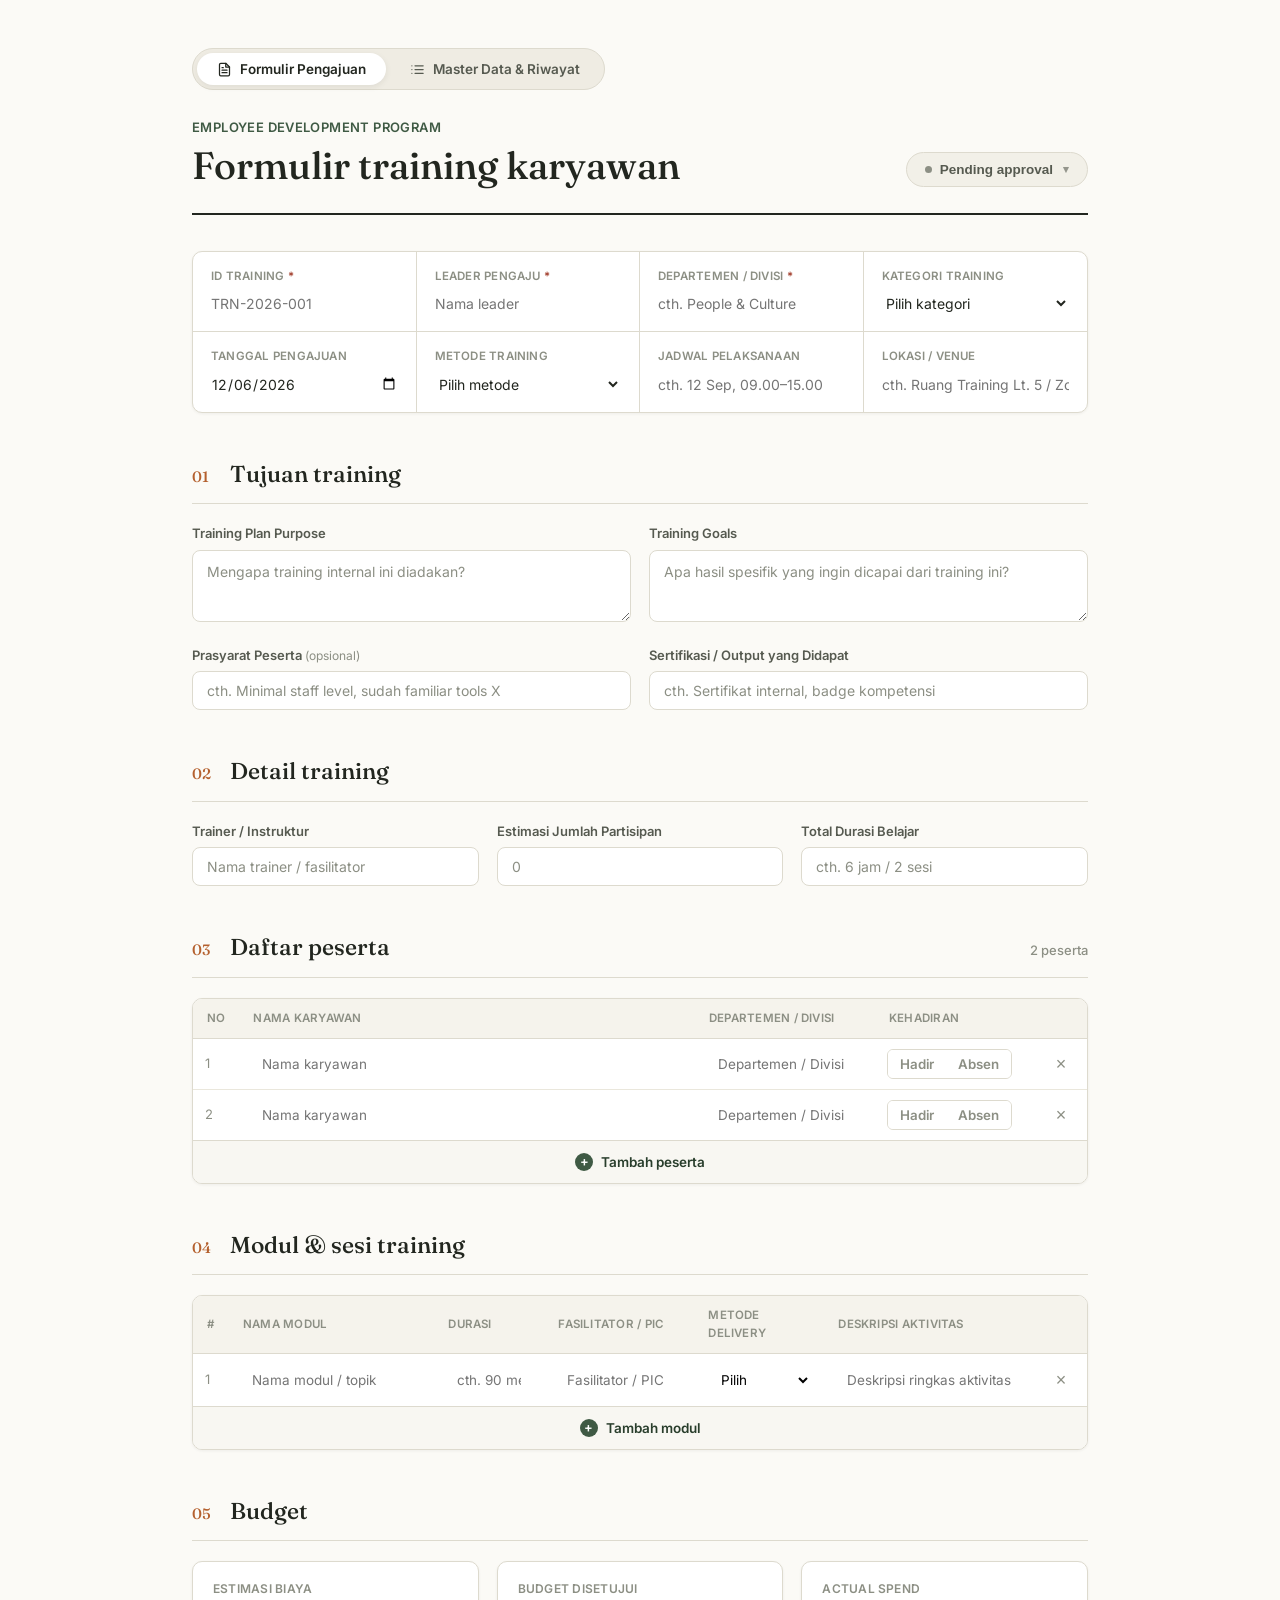
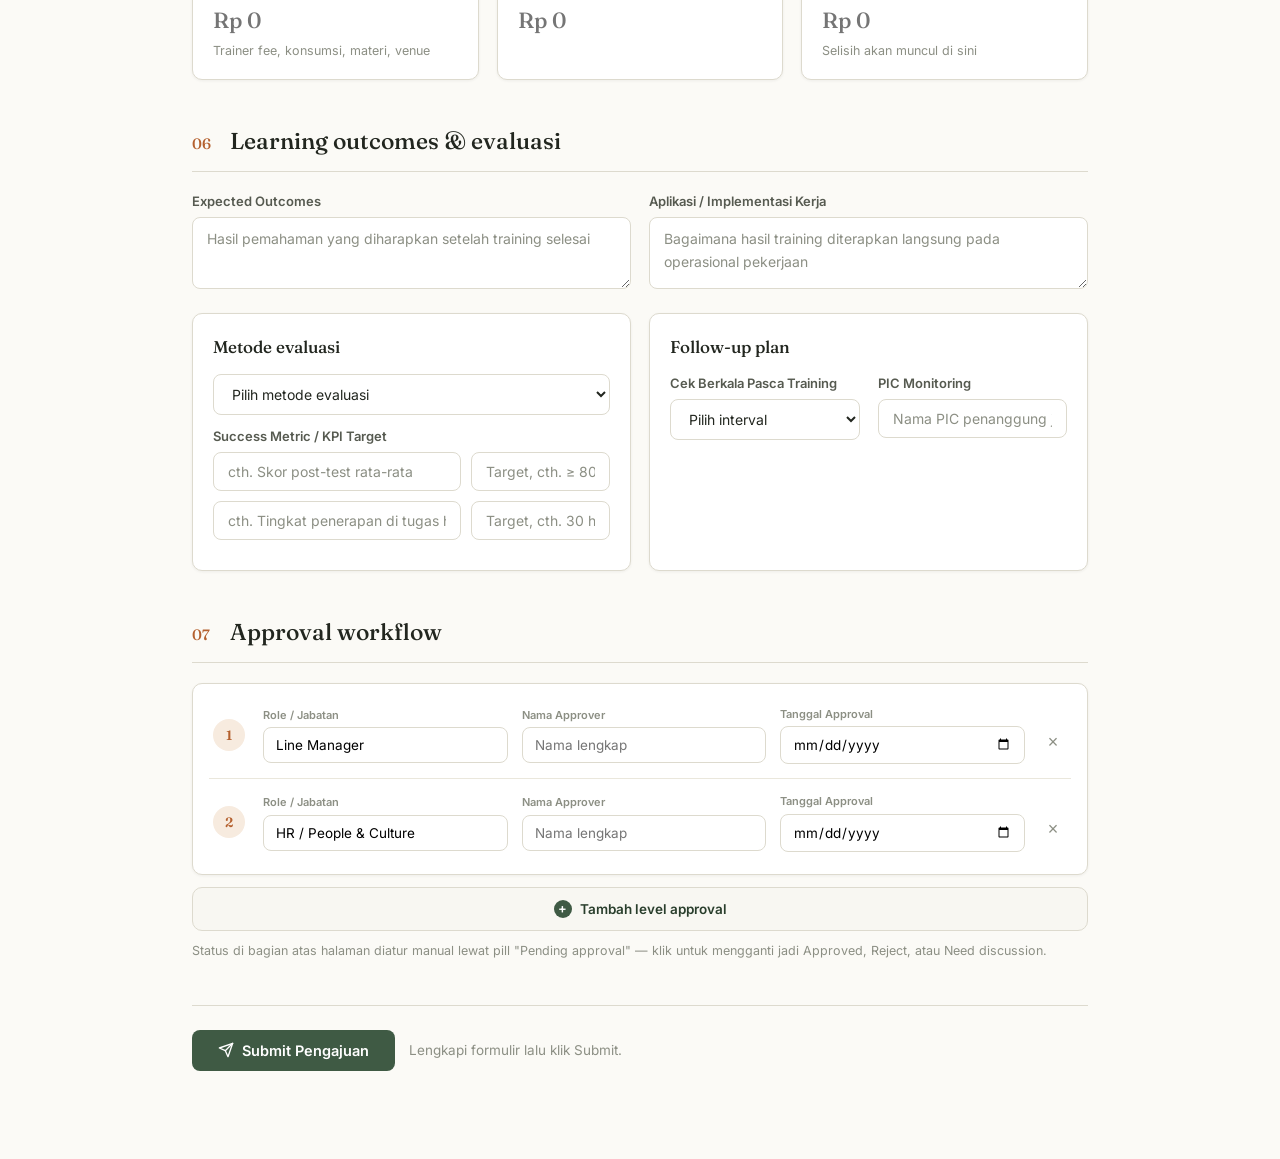
==== index.html @ 61f38903 "first commit" ====
<!DOCTYPE html>
<html lang="id">
<head>
  <meta charset="UTF-8">
  <meta name="viewport" content="width=device-width, initial-scale=1.0">
  <title>Formulir Training Karyawan - Internal Plan</title>
  <link rel="preconnect" href="https://fonts.googleapis.com">
  <link rel="preconnect" href="https://fonts.gstatic.com" crossorigin>
  <link href="https://fonts.googleapis.com/css2?family=Fraunces:opsz,wght@9..144,400;9..144,500;9..144,600&family=Inter:wght@400;500;600&display=swap" rel="stylesheet">
  <link rel="stylesheet" href="css/style.css">
  <script src="js/app.js" defer></script>
</head>
<body>

<div class="page">

  <!-- Top Application Navigation -->
  <header class="app-nav">
    <div class="view-tabs">
      <button type="button" id="tabForm" class="active" onclick="switchView('form')">
        <svg width="15" height="15" viewBox="0 0 24 24" fill="none" stroke="currentColor" stroke-width="2" stroke-linecap="round" stroke-linejoin="round"><path d="M14 2H6a2 2 0 0 0-2 2v16a2 2 0 0 0 2 2h12a2 2 0 0 0 2-2V8z"></path><polyline points="14 2 14 8 20 8"></polyline><line x1="16" y1="13" x2="8" y2="13"></line><line x1="16" y1="17" x2="8" y2="17"></line><polyline points="10 9 9 9 8 9"></polyline></svg>
        Formulir Pengajuan
      </button>
      <button type="button" id="tabMaster" onclick="requestAdminAccess()">
        <svg width="15" height="15" viewBox="0 0 24 24" fill="none" stroke="currentColor" stroke-width="2" stroke-linecap="round" stroke-linejoin="round"><line x1="8" y1="6" x2="21" y2="6"></line><line x1="8" y1="12" x2="21" y2="12"></line><line x1="8" y1="18" x2="21" y2="18"></line><line x1="3" y1="6" x2="3.01" y2="6"></line><line x1="3" y1="12" x2="3.01" y2="12"></line><line x1="3" y1="18" x2="3.01" y2="18"></line></svg>
        Master Data &amp; Riwayat
      </button>
    </div>
  </header>

  <!-- ================= FORM VIEW ================= -->
  <main id="formView">

    <div class="doc-header">
      <div>
        <p class="kicker">Employee Development Program</p>
        <h1 class="voice">Formulir training karyawan</h1>
      </div>
      <div class="status-wrap">
        <button type="button" class="status-pill draft" id="statusPill" onclick="toggleStatusMenu(event)">
          <span class="dot"></span><span id="statusText">Pending approval</span><span class="chev">&#9662;</span>
        </button>
        <div class="status-menu" id="statusMenu">
          <button type="button" onclick="setStatus('draft','Pending approval')"><span class="swatch draft"></span>Pending approval</button>
          <button type="button" onclick="setStatus('approved','Approved')"><span class="swatch approved"></span>Approved</button>
          <button type="button" onclick="setStatus('rejected','Reject')"><span class="swatch rejected"></span>Reject</button>
          <button type="button" onclick="setStatus('discussion','Need discussion')"><span class="swatch discussion"></span>Need discussion</button>
        </div>
      </div>
    </div>

    <!-- Meta Information Grid -->
    <div class="meta-grid">
      <div class="meta-cell">
        <label>ID Training <span style="color:var(--danger)">*</span></label>
        <input type="text" placeholder="TRN-2026-001" id="trainingId" data-field="ID training" required>
      </div>
      <div class="meta-cell">
        <label>Leader Pengaju <span style="color:var(--danger)">*</span></label>
        <input type="text" placeholder="Nama leader" id="leaderName" data-field="Leader pengaju" required>
      </div>
      <div class="meta-cell">
        <label>Departemen / Divisi <span style="color:var(--danger)">*</span></label>
        <input type="text" placeholder="cth. People &amp; Culture" id="deptName" data-field="Departemen / divisi" required>
      </div>
      <div class="meta-cell">
        <label>Kategori Training</label>
        <select id="category" data-field="Kategori training">
          <option value="">Pilih kategori</option>
          <option>Soft skill</option>
          <option>Hard skill</option>
          <option>Leadership</option>
          <option>Compliance &amp; Security</option>
        </select>
      </div>
      <div class="meta-cell">
        <label>Tanggal Pengajuan</label>
        <input type="date" id="tglPengajuan" data-field="Tanggal pengajuan">
      </div>
      <div class="meta-cell">
        <label>Metode Training</label>
        <select id="metode" data-field="Metode training">
          <option value="">Pilih metode</option>
          <option>Onsite</option>
          <option>Online</option>
          <option>Hybrid</option>
          <option>On-the-job</option>
        </select>
      </div>
      <div class="meta-cell">
        <label>Jadwal Pelaksanaan</label>
        <input type="text" placeholder="cth. 12 Sep, 09.00–15.00" id="jadwal" data-field="Tanggal &amp; jam pelaksanaan">
      </div>
      <div class="meta-cell">
        <label>Lokasi / Venue</label>
        <input type="text" placeholder="cth. Ruang Training Lt. 5 / Zoom" id="lokasi" data-field="Lokasi / venue">
      </div>
    </div>

    <!-- 01. TUJUAN TRAINING -->
    <section class="section">
      <div class="section-head">
        <span class="section-num voice">01</span>
        <h2 class="voice">Tujuan training</h2>
      </div>
      <div class="field-row cols-2">
        <div class="field">
          <label>Training Plan Purpose</label>
          <textarea placeholder="Mengapa training internal ini diadakan?" id="purpose" data-field="Training plan purpose"></textarea>
        </div>
        <div class="field">
          <label>Training Goals</label>
          <textarea placeholder="Apa hasil spesifik yang ingin dicapai dari training ini?" id="goals" data-field="Training goals"></textarea>
        </div>
      </div>
      <div class="field-row cols-2">
        <div class="field">
          <label>Prasyarat Peserta <span class="hint">(opsional)</span></label>
          <input type="text" placeholder="cth. Minimal staff level, sudah familiar tools X" id="prereq" data-field="Prasyarat peserta">
        </div>
        <div class="field">
          <label>Sertifikasi / Output yang Didapat</label>
          <input type="text" placeholder="cth. Sertifikat internal, badge kompetensi" id="certOutput" data-field="Sertifikasi / output">
        </div>
      </div>
    </section>

    <!-- 02. DETAIL TRAINING -->
    <section class="section">
      <div class="section-head">
        <span class="section-num voice">02</span>
        <h2 class="voice">Detail training</h2>
      </div>
      <div class="field-row cols-3">
        <div class="field">
          <label>Trainer / Instruktur</label>
          <input type="text" placeholder="Nama trainer / fasilitator" id="trainer" data-field="Trainer">
        </div>
        <div class="field">
          <label>Estimasi Jumlah Partisipan</label>
          <input type="number" min="0" placeholder="0" id="plannedParticipants" data-field="Jumlah partisipan (rencana)">
        </div>
        <div class="field">
          <label>Total Durasi Belajar</label>
          <input type="text" placeholder="cth. 6 jam / 2 sesi" id="totalDuration" data-field="Total durasi belajar">
        </div>
      </div>
    </section>

    <!-- 03. DAFTAR PESERTA -->
    <section class="section">
      <div class="section-head">
        <span class="section-num voice">03</span>
        <h2 class="voice">Daftar peserta</h2>
        <span class="section-sub" id="participantCount">0 peserta</span>
      </div>
      <div class="tbl-wrap">
        <table class="dyn">
          <thead>
            <tr>
              <th style="width:40px">No</th>
              <th>Nama Karyawan</th>
              <th style="width:180px">Departemen / Divisi</th>
              <th style="width:160px">Kehadiran</th>
              <th style="width:40px"></th>
            </tr>
          </thead>
          <tbody id="participantBody"></tbody>
        </table>
        <button type="button" class="add-row-btn" onclick="addParticipant()">
          <span class="plus">+</span> Tambah peserta
        </button>
      </div>
    </section>

    <!-- 04. MODUL & SESI TRAINING -->
    <section class="section">
      <div class="section-head">
        <span class="section-num voice">04</span>
        <h2 class="voice">Modul &amp; sesi training</h2>
      </div>
      <div class="tbl-wrap">
        <table class="dyn">
          <thead>
            <tr>
              <th style="width:36px">#</th>
              <th>Nama Modul</th>
              <th style="width:110px">Durasi</th>
              <th style="width:150px">Fasilitator / PIC</th>
              <th style="width:130px">Metode Delivery</th>
              <th>Deskripsi Aktivitas</th>
              <th style="width:40px"></th>
            </tr>
          </thead>
          <tbody id="moduleBody"></tbody>
        </table>
        <button type="button" class="add-row-btn" onclick="addModule()">
          <span class="plus">+</span> Tambah modul
        </button>
      </div>
    </section>

    <!-- 05. BUDGET -->
    <section class="section">
      <div class="section-head">
        <span class="section-num voice">05</span>
        <h2 class="voice">Budget</h2>
      </div>
      <div class="budget-grid">
        <div class="budget-card">
          <label>Estimasi Biaya</label>
          <input type="text" inputmode="numeric" placeholder="Rp 0" id="estBudget" data-field="Estimasi biaya" oninput="formatRupiah(this)">
          <p class="budget-variance">Trainer fee, konsumsi, materi, venue</p>
        </div>
        <div class="budget-card">
          <label>Budget Disetujui</label>
          <input type="text" inputmode="numeric" placeholder="Rp 0" id="apprBudget" data-field="Budget disetujui" oninput="formatRupiah(this)">
        </div>
        <div class="budget-card">
          <label>Actual Spend</label>
          <input type="text" inputmode="numeric" placeholder="Rp 0" id="actBudget" data-field="Actual spend" oninput="formatRupiah(this)">
          <p class="budget-variance" id="varianceText">Selisih akan muncul di sini</p>
        </div>
      </div>
    </section>

    <!-- 06. LEARNING OUTCOMES & EVALUASI -->
    <section class="section">
      <div class="section-head">
        <span class="section-num voice">06</span>
        <h2 class="voice">Learning outcomes &amp; evaluasi</h2>
      </div>
      <div class="field-row cols-2">
        <div class="field">
          <label>Expected Outcomes</label>
          <textarea placeholder="Hasil pemahaman yang diharapkan setelah training selesai" id="expectedOutcomes" data-field="Expected outcomes"></textarea>
        </div>
        <div class="field">
          <label>Aplikasi / Implementasi Kerja</label>
          <textarea placeholder="Bagaimana hasil training diterapkan langsung pada operasional pekerjaan" id="applicationImpl" data-field="Aplikasi / implementasi"></textarea>
        </div>
      </div>
      <div class="eval-grid">
        <div class="eval-card">
          <h3 class="voice">Metode evaluasi</h3>
          <div class="field" style="margin-bottom:12px;">
            <select id="evalMethod" data-field="Metode evaluasi">
              <option value="">Pilih metode evaluasi</option>
              <option>Post-test</option>
              <option>Feedback form</option>
              <option>Observasi langsung</option>
              <option>Kombinasi</option>
            </select>
          </div>
          <div class="field">
            <label>Success Metric / KPI Target</label>
            <div class="kpi-row">
              <input type="text" placeholder="cth. Skor post-test rata-rata" id="kpi1Name" data-field="KPI 1">
              <input type="text" placeholder="Target, cth. ≥ 80" id="kpi1Target" data-field="Target KPI 1">
            </div>
            <div class="kpi-row">
              <input type="text" placeholder="cth. Tingkat penerapan di tugas harian" id="kpi2Name" data-field="KPI 2">
              <input type="text" placeholder="Target, cth. 30 hari" id="kpi2Target" data-field="Target KPI 2">
            </div>
          </div>
        </div>
        <div class="eval-card">
          <h3 class="voice">Follow-up plan</h3>
          <div class="field-row cols-2" style="margin-bottom:0;">
            <div class="field">
              <label>Cek Berkala Pasca Training</label>
              <select id="followupInterval" data-field="Interval follow-up">
                <option value="">Pilih interval</option>
                <option>30 hari</option>
                <option>60 hari</option>
                <option>90 hari</option>
              </select>
            </div>
            <div class="field">
              <label>PIC Monitoring</label>
              <input type="text" placeholder="Nama PIC penanggung jawab" id="followupPIC" data-field="PIC monitoring">
            </div>
          </div>
        </div>
      </div>
    </section>

    <!-- 07. APPROVAL WORKFLOW -->
    <section class="section">
      <div class="section-head">
        <span class="section-num voice">07</span>
        <h2 class="voice">Approval workflow</h2>
      </div>
      <div class="tbl-wrap" style="padding:8px 16px;">
        <div class="approval-steps" id="approvalSteps"></div>
      </div>
      <button type="button" class="add-row-btn" style="border:1px solid var(--line);border-radius:var(--radius);margin-top:12px;" onclick="addApproval()">
        <span class="plus">+</span> Tambah level approval
      </button>
      <p class="helper-note">Status di bagian atas halaman diatur manual lewat pill "Pending approval" &mdash; klik untuk mengganti jadi Approved, Reject, atau Need discussion.</p>
    </section>

    <!-- Submit Bar -->
    <div class="submit-bar">
      <button type="button" class="btn-primary" id="submitBtn" onclick="submitPlan()">
        <svg width="16" height="16" viewBox="0 0 24 24" fill="none" stroke="currentColor" stroke-width="2" stroke-linecap="round" stroke-linejoin="round"><line x1="22" y1="2" x2="11" y2="13"></line><polygon points="22 2 15 22 11 13 2 9 22 2"></polygon></svg>
        Submit Pengajuan
      </button>
      <a class="btn-secondary" id="emailLink" href="#" style="display:none;" target="_blank">
        <svg width="15" height="15" viewBox="0 0 24 24" fill="none" stroke="currentColor" stroke-width="2" stroke-linecap="round" stroke-linejoin="round"><path d="M4 4h16c1.1 0 2 .9 2 2v12c0 1.1-.9 2-2 2H4c-1.1 0-2-.9-2-2V6c0-1.1.9-2 2-2z"></path><polyline points="22,6 12,13 2,6"></polyline></svg>
        Buka Draft Email ke TnD
      </a>
      <span class="submit-status" id="submitStatus">Lengkapi formulir lalu klik Submit.</span>
    </div>

  </main>

  <!-- ================= MASTER DATA VIEW ================= -->
  <main id="masterView" style="display:none;">
    <div class="master-toolbar">
      <div>
        <h2 class="voice">Master Data Submission</h2>
        <span class="helper-note" style="margin:0;">Riwayat pengajuan training internal yang tersimpan.</span>
      </div>
      <div style="display:flex;gap:10px;">
        <button type="button" class="btn-secondary" onclick="exportToCsv()">
          <svg width="14" height="14" viewBox="0 0 24 24" fill="none" stroke="currentColor" stroke-width="2" stroke-linecap="round" stroke-linejoin="round"><path d="M21 15v4a2 2 0 0 1-2 2H5a2 2 0 0 1-2-2v-4"></path><polyline points="7 10 12 15 17 10"></polyline><line x1="12" y1="15" x2="12" y2="3"></line></svg>
          Export CSV
        </button>
        <button type="button" class="btn-secondary" onclick="loadMasterData()">
          <svg width="14" height="14" viewBox="0 0 24 24" fill="none" stroke="currentColor" stroke-width="2" stroke-linecap="round" stroke-linejoin="round"><polyline points="23 4 23 10 17 10"></polyline><polyline points="1 20 1 14 7 14"></polyline><path d="M3.51 9a9 9 0 0 1 14.85-3.36L23 10M1 14l4.64 4.36A9 9 0 0 0 20.49 15"></path></svg>
          Refresh
        </button>
      </div>
    </div>

    <div class="master-tbl-wrap">
      <table class="master">
        <thead>
          <tr>
            <th>ID Training</th>
            <th>Leader Pengaju</th>
            <th>Departemen</th>
            <th>Kategori</th>
            <th>Status</th>
            <th>Peserta</th>
            <th>Waktu Submit</th>
          </tr>
        </thead>
        <tbody id="masterBody"></tbody>
      </table>
    </div>

    <div id="masterEmpty" class="helper-note" style="display:none;padding:24px;text-align:center;background:var(--panel);border-radius:var(--radius);border:1px dashed var(--line);">
      Belum ada submission masuk. Data akan tercatat otomatis di sini setelah formulir disubmit.
    </div>

    <div id="detailPanel"></div>
  </main>

</div>

<!-- ================= MODALS & POPUPS ================= -->

<!-- 1. Modal Konfirmasi Submit -->
<div class="modal-overlay" id="modalConfirmSubmit">
  <div class="modal-card">
    <div class="modal-header">
      <h3 class="voice">Konfirmasi Pengajuan</h3>
      <button type="button" class="modal-close" onclick="closeModal('modalConfirmSubmit')">&times;</button>
    </div>
    <div class="modal-body">
      <p>Apakah rincian formulir training di bawah ini sudah benar dan siap diajukan?</p>
      <div class="summary-box" id="confirmSummaryBox"></div>
    </div>
    <div class="modal-footer">
      <button type="button" class="btn-secondary" onclick="closeModal('modalConfirmSubmit')">Periksa Kembali</button>
      <button type="button" class="btn-primary" onclick="confirmAndExecuteSubmit()">Ya, Kirim Sekarang</button>
    </div>
  </div>
</div>

<!-- 2. Modal Sukses Submit -->
<div class="modal-overlay" id="modalSuccessSubmit">
  <div class="modal-card">
    <div class="modal-header">
      <h3 class="voice">Pengajuan Berhasil Dikirim!</h3>
      <button type="button" class="modal-close" onclick="closeModal('modalSuccessSubmit')">&times;</button>
    </div>
    <div class="modal-body">
      <div class="modal-icon-badge success">&#10003;</div>
      <p>Data training telah tersimpan dan siap diproses oleh tim terkait.</p>
      <div class="summary-box" id="successSummaryBox"></div>
    </div>
    <div class="modal-footer">
      <button type="button" class="btn-secondary" onclick="closeModal('modalSuccessSubmit'); switchView('master');">Lihat di Master Data</button>
      <a class="btn-primary" id="modalSuccessEmailLink" href="#" target="_blank" onclick="closeModal('modalSuccessSubmit')">
        Kirim Notifikasi Email
      </a>
    </div>
  </div>
</div>

<!-- 3. Modal Admin PIN -->
<div class="modal-overlay" id="modalAdminPin">
  <div class="modal-card" style="max-width:400px;">
    <div class="modal-header">
      <h3 class="voice">Akses Master Data</h3>
      <button type="button" class="modal-close" onclick="closeModal('modalAdminPin')">&times;</button>
    </div>
    <div class="modal-body">
      <div class="modal-icon-badge info">
        <svg width="24" height="24" viewBox="0 0 24 24" fill="none" stroke="currentColor" stroke-width="2" stroke-linecap="round" stroke-linejoin="round"><rect x="3" y="11" width="18" height="11" rx="2" ry="2"></rect><path d="M7 11V7a5 5 0 0 1 10 0v4"></path></svg>
      </div>
      <p>Masukkan PIN admin untuk melihat riwayat dan master data submission:</p>
      <form onsubmit="event.preventDefault(); checkAdminPin();" style="margin-top:14px;">
        <input type="password" id="adminPinInput" class="field" placeholder="PIN Admin (default: ubahpin123)" style="padding:10px 12px;border:1px solid var(--line);border-radius:8px;width:100%;font-size:14px;" autocomplete="current-password">
      </form>
    </div>
    <div class="modal-footer">
      <button type="button" class="btn-secondary" onclick="closeModal('modalAdminPin')">Batal</button>
      <button type="button" class="btn-primary" onclick="checkAdminPin()">Buka Data</button>
    </div>
  </div>
</div>

<!-- Container Toast -->
<div class="toast-container" id="toastContainer"></div>

</body>
</html>
---- css/style.css ----
:root {
  --ink: #22261F;
  --ink-soft: #565A50;
  --ink-faint: #8C8F84;
  --paper: #FBFAF6;
  --panel: #FFFFFF;
  --line: #DDDACE;
  --line-soft: #EAE7DC;
  --moss: #3F5A44;
  --moss-dark: #293E2C;
  --moss-tint: #EAF0E7;
  --clay: #B4602E;
  --clay-tint: #F7EBDF;
  --danger: #A3402F;
  --danger-tint: #F7E7E2;
  --radius-sm: 6px;
  --radius: 10px;
  --radius-lg: 16px;
  --shadow-sm: 0 1px 3px rgba(34, 38, 31, 0.06);
  --shadow: 0 8px 24px rgba(34, 38, 31, 0.08);
  --shadow-lg: 0 16px 36px rgba(34, 38, 31, 0.14);
}

* {
  box-sizing: border-box;
}

html, body {
  margin: 0;
  padding: 0;
}

body {
  background: var(--paper);
  color: var(--ink);
  font-family: 'Inter', system-ui, -apple-system, sans-serif;
  line-height: 1.5;
  -webkit-font-smoothing: antialiased;
}

.voice {
  font-family: 'Fraunces', Georgia, serif;
}

.page {
  max-width: 960px;
  margin: 0 auto;
  padding: 48px 32px 88px;
}

/* Top App Bar & Navigation */
.app-nav {
  display: flex;
  align-items: center;
  justify-content: space-between;
  margin-bottom: 28px;
  gap: 16px;
  flex-wrap: wrap;
}

.view-tabs {
  display: inline-flex;
  gap: 4px;
  background: #EFECE3;
  border-radius: 100px;
  padding: 4px;
  border: 1px solid var(--line);
}

.view-tabs button {
  border: none;
  background: none;
  padding: 8px 20px;
  border-radius: 100px;
  font-family: 'Inter', sans-serif;
  font-size: 13.5px;
  font-weight: 600;
  color: var(--ink-soft);
  cursor: pointer;
  transition: all 0.2s ease;
  display: flex;
  align-items: center;
  gap: 8px;
}

.view-tabs button:hover {
  color: var(--ink);
}

.view-tabs button.active {
  background: var(--panel);
  color: var(--ink);
  box-shadow: 0 2px 6px rgba(34, 38, 31, 0.08);
}

.nav-actions {
  display: flex;
  align-items: center;
  gap: 10px;
}

.btn-icon-link {
  background: var(--panel);
  border: 1px solid var(--line);
  color: var(--ink-soft);
  padding: 8px 14px;
  border-radius: 100px;
  font-size: 13px;
  font-weight: 500;
  cursor: pointer;
  display: inline-flex;
  align-items: center;
  gap: 6px;
  text-decoration: none;
  transition: all 0.15s ease;
}

.btn-icon-link:hover {
  background: #F5F3EC;
  color: var(--ink);
  border-color: #CECBBF;
}

/* Header */
.doc-header {
  display: flex;
  justify-content: space-between;
  align-items: flex-end;
  gap: 24px;
  padding-bottom: 26px;
  border-bottom: 2px solid var(--ink);
  margin-bottom: 36px;
}

.doc-header .kicker {
  font-size: 13px;
  color: var(--moss);
  font-weight: 600;
  letter-spacing: 0.03em;
  text-transform: uppercase;
  margin: 0 0 6px;
}

.doc-header h1 {
  font-weight: 500;
  font-size: 38px;
  line-height: 1.15;
  margin: 0;
  color: var(--ink);
}

/* Status Pill & Dropdown */
.status-wrap {
  position: relative;
}

.status-pill {
  display: inline-flex;
  align-items: center;
  gap: 8px;
  background: var(--moss-tint);
  color: var(--moss-dark);
  border: 1px solid #CEDFC9;
  padding: 9px 18px;
  border-radius: 100px;
  font-size: 13.5px;
  font-weight: 600;
  white-space: nowrap;
  cursor: pointer;
  user-select: none;
  transition: all 0.15s ease;
}

.status-pill:hover {
  filter: brightness(0.96);
  transform: translateY(-1px);
}

.status-pill .dot {
  width: 7px;
  height: 7px;
  border-radius: 50%;
  background: var(--moss);
}

.status-pill.draft {
  background: #F2F0E8;
  color: var(--ink-soft);
  border-color: var(--line);
}
.status-pill.draft .dot {
  background: var(--ink-faint);
}

.status-pill.rejected {
  background: var(--danger-tint);
  color: var(--danger);
  border-color: #EAC3B8;
}
.status-pill.rejected .dot {
  background: var(--danger);
}

.status-pill.discussion {
  background: var(--clay-tint);
  color: var(--clay);
  border-color: #EBD2B4;
}
.status-pill.discussion .dot {
  background: var(--clay);
}

.status-pill .chev {
  font-size: 11px;
  margin-left: 2px;
  opacity: 0.6;
  transition: transform 0.2s ease;
}

.status-menu {
  position: absolute;
  top: calc(100% + 8px);
  right: 0;
  background: var(--panel);
  border: 1px solid var(--line);
  border-radius: 10px;
  box-shadow: var(--shadow);
  padding: 6px;
  min-width: 200px;
  z-index: 30;
  display: none;
  animation: fadeInDown 0.18s cubic-bezier(0.16, 1, 0.3, 1);
}

.status-menu.open {
  display: block;
}

.status-menu button {
  width: 100%;
  display: flex;
  align-items: center;
  gap: 10px;
  padding: 9px 12px;
  border: none;
  background: none;
  border-radius: 7px;
  font-family: 'Inter', sans-serif;
  font-size: 13.5px;
  font-weight: 500;
  color: var(--ink);
  cursor: pointer;
  text-align: left;
  transition: background 0.12s ease;
}

.status-menu button:hover {
  background: #F5F3EC;
}

.status-menu .swatch {
  width: 9px;
  height: 9px;
  border-radius: 50%;
  flex-shrink: 0;
}
.status-menu .swatch.approved { background: var(--moss); }
.status-menu .swatch.draft { background: var(--ink-faint); }
.status-menu .swatch.rejected { background: var(--danger); }
.status-menu .swatch.discussion { background: var(--clay); }

/* Meta Grid */
.meta-grid {
  display: grid;
  grid-template-columns: repeat(4, 1fr);
  gap: 0;
  border: 1px solid var(--line);
  border-radius: var(--radius);
  overflow: hidden;
  margin-bottom: 44px;
  background: var(--panel);
  box-shadow: var(--shadow-sm);
}

.meta-cell {
  padding: 16px 18px;
  border-right: 1px solid var(--line);
  border-bottom: 1px solid var(--line);
  position: relative;
  transition: background 0.15s ease;
}

.meta-cell:focus-within {
  background: #FBFBF9;
}

.meta-cell:nth-child(4n) {
  border-right: none;
}

.meta-grid .meta-cell:nth-last-child(-n+4) {
  border-bottom: none;
}

.meta-cell label {
  display: block;
  font-size: 11.5px;
  color: var(--ink-faint);
  margin-bottom: 6px;
  font-weight: 600;
  text-transform: uppercase;
  letter-spacing: 0.02em;
}

.meta-cell input, .meta-cell select {
  width: 100%;
  border: none;
  background: transparent;
  font-family: 'Inter', sans-serif;
  font-size: 14px;
  color: var(--ink);
  padding: 0;
}

.meta-cell input:focus, .meta-cell select:focus {
  outline: none;
}

/* Sections */
.section {
  margin-bottom: 44px;
}

.section-head {
  display: flex;
  align-items: baseline;
  gap: 14px;
  margin-bottom: 20px;
  padding-bottom: 12px;
  border-bottom: 1px solid var(--line);
}

.section-num {
  font-size: 15px;
  color: var(--clay);
  font-weight: 500;
  min-width: 24px;
}

.section-head h2 {
  font-weight: 500;
  font-size: 23px;
  margin: 0;
  color: var(--ink);
}

.section-sub {
  font-size: 13px;
  color: var(--ink-faint);
  margin-left: auto;
  font-weight: 500;
}

.field-row {
  display: grid;
  gap: 18px;
  margin-bottom: 18px;
}

.cols-2 { grid-template-columns: 1fr 1fr; }
.cols-3 { grid-template-columns: 1fr 1fr 1fr; }
.cols-4 { grid-template-columns: 1fr 1fr 1fr 1fr; }

.field label {
  display: block;
  font-size: 13px;
  font-weight: 600;
  color: var(--ink-soft);
  margin-bottom: 6px;
}

.field label .req {
  color: var(--danger);
  margin-left: 2px;
}

.field .hint {
  font-weight: 400;
  color: var(--ink-faint);
  font-size: 12px;
}

.field input, .field select, .field textarea {
  width: 100%;
  border: 1px solid var(--line);
  border-radius: 8px;
  padding: 10px 14px;
  font-family: 'Inter', sans-serif;
  font-size: 14px;
  color: var(--ink);
  background: var(--panel);
  transition: border-color 0.15s, box-shadow 0.15s;
}

.field textarea {
  resize: vertical;
  min-height: 72px;
  line-height: 1.6;
}

.field input:focus, .field select:focus, .field textarea:focus {
  outline: none;
  border-color: var(--moss);
  box-shadow: 0 0 0 3px var(--moss-tint);
}

.field input.error, .field select.error, .field textarea.error {
  border-color: var(--danger) !important;
  background: #FFF9F9;
}

.field input::placeholder, .field textarea::placeholder {
  color: var(--ink-faint);
}

/* Dynamic Tables */
.tbl-wrap {
  border: 1px solid var(--line);
  border-radius: var(--radius);
  overflow: hidden;
  background: var(--panel);
  box-shadow: var(--shadow-sm);
}

table.dyn {
  width: 100%;
  border-collapse: collapse;
}

table.dyn thead th {
  text-align: left;
  font-size: 11.5px;
  font-weight: 600;
  color: var(--ink-faint);
  text-transform: uppercase;
  letter-spacing: 0.02em;
  background: #F5F3EC;
  padding: 11px 14px;
  border-bottom: 1px solid var(--line);
}

table.dyn tbody td {
  padding: 8px 12px;
  border-bottom: 1px solid var(--line-soft);
  vertical-align: middle;
}

table.dyn tbody tr:last-child td {
  border-bottom: none;
}

table.dyn input, table.dyn select {
  width: 100%;
  border: 1px solid transparent;
  border-radius: 6px;
  padding: 8px 10px;
  font-family: 'Inter', sans-serif;
  font-size: 13.5px;
  background: transparent;
  transition: all 0.15s ease;
}

table.dyn input:hover, table.dyn select:hover {
  background: #F5F3EC;
}

table.dyn input:focus, table.dyn select:focus {
  outline: none;
  background: var(--panel);
  border-color: var(--moss);
  box-shadow: 0 0 0 2px var(--moss-tint);
}

.row-remove {
  background: none;
  border: none;
  cursor: pointer;
  color: var(--ink-faint);
  width: 28px;
  height: 28px;
  border-radius: 6px;
  display: flex;
  align-items: center;
  justify-content: center;
  font-size: 18px;
  line-height: 1;
  transition: all 0.15s ease;
}

.row-remove:hover {
  background: var(--danger-tint);
  color: var(--danger);
}

.attend-toggle {
  display: inline-flex;
  border: 1px solid var(--line);
  border-radius: 6px;
  overflow: hidden;
  font-size: 12px;
}

.attend-toggle button {
  border: none;
  background: var(--panel);
  padding: 6px 12px;
  cursor: pointer;
  color: var(--ink-faint);
  font-family: 'Inter', sans-serif;
  font-weight: 600;
  transition: all 0.15s ease;
}

.attend-toggle button.active-present {
  background: var(--moss-tint);
  color: var(--moss-dark);
}

.attend-toggle button.active-absent {
  background: var(--danger-tint);
  color: var(--danger);
}

.add-row-btn {
  display: flex;
  align-items: center;
  justify-content: center;
  gap: 8px;
  width: 100%;
  padding: 12px;
  background: #F8F7F2;
  border: none;
  border-top: 1px solid var(--line);
  cursor: pointer;
  font-family: 'Inter', sans-serif;
  font-size: 13.5px;
  font-weight: 600;
  color: var(--moss-dark);
  transition: background 0.15s ease;
}

.add-row-btn:hover {
  background: var(--moss-tint);
}

.add-row-btn .plus {
  width: 18px;
  height: 18px;
  border-radius: 50%;
  background: var(--moss);
  color: #fff;
  display: flex;
  align-items: center;
  justify-content: center;
  font-size: 13px;
  line-height: 1;
}

/* Budget Summary */
.budget-grid {
  display: grid;
  grid-template-columns: 1fr 1fr 1fr;
  gap: 18px;
}

.budget-card {
  background: var(--panel);
  border: 1px solid var(--line);
  border-radius: var(--radius);
  padding: 18px 20px;
  box-shadow: var(--shadow-sm);
}

.budget-card label {
  display: block;
  font-size: 12px;
  color: var(--ink-faint);
  font-weight: 600;
  margin-bottom: 8px;
  text-transform: uppercase;
  letter-spacing: 0.02em;
}

.budget-card input {
  width: 100%;
  border: none;
  font-size: 22px;
  font-family: 'Fraunces', Georgia, serif;
  padding: 0;
  background: transparent;
  color: var(--ink);
  font-weight: 500;
}

.budget-card input:focus {
  outline: none;
}

.budget-variance {
  font-size: 12.5px;
  margin: 8px 0 0;
  color: var(--ink-faint);
}

/* Evaluation Cards */
.eval-grid {
  display: grid;
  grid-template-columns: 1fr 1fr;
  gap: 18px;
}

.eval-card {
  background: var(--panel);
  border: 1px solid var(--line);
  border-radius: var(--radius);
  padding: 20px;
  box-shadow: var(--shadow-sm);
}

.eval-card h3 {
  font-weight: 500;
  font-size: 17px;
  margin: 0 0 14px;
  color: var(--ink);
}

.kpi-row {
  display: flex;
  gap: 10px;
  margin-bottom: 10px;
  align-items: center;
}

.kpi-row input:first-child { flex: 2; }
.kpi-row input:last-child { flex: 1; }

/* Approval Workflow */
.approval-steps {
  display: flex;
  flex-direction: column;
  gap: 0;
}

.approval-step {
  display: grid;
  grid-template-columns: 36px 1fr 1fr 1fr auto;
  gap: 14px;
  align-items: center;
  padding: 14px 4px;
  border-bottom: 1px solid var(--line-soft);
}

.approval-step:last-child {
  border-bottom: none;
}

.step-badge {
  width: 32px;
  height: 32px;
  border-radius: 50%;
  background: var(--clay-tint);
  color: var(--clay);
  display: flex;
  align-items: center;
  justify-content: center;
  font-size: 13.5px;
  font-weight: 600;
}

.approval-step input {
  border: 1px solid var(--line);
  border-radius: 8px;
  padding: 9px 12px;
  font-size: 13.5px;
  font-family: 'Inter', sans-serif;
  width: 100%;
  background: var(--panel);
}

.approval-step input:focus {
  outline: none;
  border-color: var(--moss);
  box-shadow: 0 0 0 3px var(--moss-tint);
}

.approval-step .field-label {
  font-size: 11px;
  color: var(--ink-faint);
  font-weight: 600;
  display: block;
  margin-bottom: 4px;
}

.helper-note {
  font-size: 12.5px;
  color: var(--ink-faint);
  margin-top: 10px;
  line-height: 1.6;
}

/* Submit Bar */
.submit-bar {
  display: flex;
  align-items: center;
  gap: 14px;
  padding-top: 24px;
  border-top: 1px solid var(--line);
  margin-top: 36px;
  flex-wrap: wrap;
}

.btn-primary {
  background: var(--moss);
  color: #fff;
  border: none;
  padding: 12px 26px;
  border-radius: 8px;
  font-family: 'Inter', sans-serif;
  font-size: 14.5px;
  font-weight: 600;
  cursor: pointer;
  transition: all 0.15s ease;
  display: inline-flex;
  align-items: center;
  gap: 8px;
}

.btn-primary:hover {
  background: var(--moss-dark);
  transform: translateY(-1px);
}

.btn-primary:disabled {
  opacity: 0.6;
  cursor: not-allowed;
  transform: none;
}

.btn-secondary {
  background: var(--panel);
  border: 1px solid var(--line);
  color: var(--ink);
  padding: 10px 18px;
  border-radius: 8px;
  font-family: 'Inter', sans-serif;
  font-size: 13.5px;
  font-weight: 600;
  cursor: pointer;
  transition: all 0.15s ease;
  text-decoration: none;
  display: inline-flex;
  align-items: center;
  gap: 8px;
}

.btn-secondary:hover {
  background: #F5F3EC;
  border-color: #CDC9BD;
}

.btn-danger {
  background: #FFF0ED;
  border: 1px solid #F5C6BE;
  color: var(--danger);
  padding: 9px 16px;
  border-radius: 8px;
  font-family: 'Inter', sans-serif;
  font-size: 13px;
  font-weight: 600;
  cursor: pointer;
  transition: all 0.15s ease;
}

.btn-danger:hover {
  background: var(--danger);
  color: #fff;
}

.submit-status {
  font-size: 13.5px;
  color: var(--ink-faint);
}

/* Master Data View */
.master-toolbar {
  display: flex;
  align-items: center;
  justify-content: space-between;
  margin-bottom: 22px;
  gap: 16px;
  flex-wrap: wrap;
}

.master-toolbar h2 {
  font-weight: 500;
  font-size: 26px;
  margin: 0;
}

.master-tbl-wrap {
  border: 1px solid var(--line);
  border-radius: var(--radius);
  overflow-x: auto;
  background: var(--panel);
  margin-bottom: 24px;
  box-shadow: var(--shadow-sm);
}

table.master {
  width: 100%;
  border-collapse: collapse;
  min-width: 680px;
}

table.master thead th {
  text-align: left;
  font-size: 11.5px;
  font-weight: 600;
  color: var(--ink-faint);
  background: #F5F3EC;
  padding: 12px 14px;
  border-bottom: 1px solid var(--line);
  text-transform: uppercase;
  letter-spacing: 0.02em;
}

table.master tbody td {
  padding: 12px 14px;
  border-bottom: 1px solid var(--line-soft);
  font-size: 13.5px;
}

table.master tbody tr:last-child td {
  border-bottom: none;
}

table.master tbody tr {
  cursor: pointer;
  transition: background 0.12s ease;
}

table.master tbody tr:hover {
  background: #FAF9F4;
}

.mini-pill {
  display: inline-flex;
  align-items: center;
  gap: 6px;
  padding: 4px 10px;
  border-radius: 100px;
  font-size: 12px;
  font-weight: 600;
}

.mini-pill .dot {
  width: 6px;
  height: 6px;
  border-radius: 50%;
}

.mini-pill.approved { background: var(--moss-tint); color: var(--moss-dark); }
.mini-pill.approved .dot { background: var(--moss); }
.mini-pill.draft { background: #F2F0E8; color: var(--ink-soft); }
.mini-pill.draft .dot { background: var(--ink-faint); }
.mini-pill.rejected { background: var(--danger-tint); color: var(--danger); }
.mini-pill.rejected .dot { background: var(--danger); }
.mini-pill.discussion { background: var(--clay-tint); color: var(--clay); }
.mini-pill.discussion .dot { background: var(--clay); }

.detail-panel {
  background: var(--panel);
  border: 1px solid var(--line);
  border-radius: var(--radius);
  padding: 24px;
  box-shadow: var(--shadow-sm);
  margin-top: 20px;
  animation: fadeIn 0.2s ease;
}

.detail-panel h3 {
  font-weight: 500;
  font-size: 20px;
  margin: 0 0 18px;
}

.detail-grid {
  display: grid;
  grid-template-columns: 1fr 1fr;
  gap: 14px 24px;
  margin-bottom: 20px;
}

.detail-item label {
  display: block;
  font-size: 11.5px;
  color: var(--ink-faint);
  font-weight: 600;
  margin-bottom: 3px;
  text-transform: uppercase;
}

.detail-item div {
  font-size: 14px;
  color: var(--ink);
  font-weight: 500;
}

.detail-sub {
  font-size: 13.5px;
  font-weight: 600;
  color: var(--ink-soft);
  margin: 18px 0 8px;
  padding-top: 14px;
  border-top: 1px solid var(--line-soft);
}

.detail-list {
  font-size: 13.5px;
  color: var(--ink);
  line-height: 1.8;
}

/* =========================================
   MODALS & POPUPS SYSTEM
   ========================================= */
.modal-overlay {
  position: fixed;
  top: 0;
  left: 0;
  right: 0;
  bottom: 0;
  background: rgba(26, 29, 23, 0.45);
  backdrop-filter: blur(4px);
  -webkit-backdrop-filter: blur(4px);
  display: flex;
  align-items: center;
  justify-content: center;
  z-index: 999;
  padding: 20px;
  opacity: 0;
  pointer-events: none;
  transition: opacity 0.2s ease;
}

.modal-overlay.active {
  opacity: 1;
  pointer-events: auto;
}

.modal-card {
  background: var(--panel);
  border-radius: var(--radius-lg);
  max-width: 520px;
  width: 100%;
  padding: 28px;
  box-shadow: var(--shadow-lg);
  transform: scale(0.95);
  transition: transform 0.22s cubic-bezier(0.16, 1, 0.3, 1);
  border: 1px solid var(--line);
}

.modal-overlay.active .modal-card {
  transform: scale(1);
}

.modal-header {
  display: flex;
  align-items: center;
  justify-content: space-between;
  margin-bottom: 18px;
}

.modal-header h3 {
  margin: 0;
  font-size: 20px;
  font-weight: 500;
}

.modal-close {
  background: none;
  border: none;
  font-size: 22px;
  color: var(--ink-faint);
  cursor: pointer;
  padding: 4px;
  line-height: 1;
  border-radius: 6px;
  transition: color 0.15s ease;
}

.modal-close:hover {
  color: var(--ink);
}

.modal-body {
  font-size: 14px;
  color: var(--ink-soft);
  line-height: 1.6;
  margin-bottom: 24px;
}

.modal-body .summary-box {
  background: #F8F7F2;
  border: 1px solid var(--line-soft);
  border-radius: 8px;
  padding: 14px 16px;
  margin-top: 14px;
  font-size: 13px;
  color: var(--ink);
}

.modal-body .summary-box div {
  margin-bottom: 6px;
}
.modal-body .summary-box div:last-child {
  margin-bottom: 0;
}

.modal-icon-badge {
  width: 48px;
  height: 48px;
  border-radius: 50%;
  display: flex;
  align-items: center;
  justify-content: center;
  font-size: 24px;
  margin-bottom: 14px;
}

.modal-icon-badge.success {
  background: var(--moss-tint);
  color: var(--moss);
}

.modal-icon-badge.info {
  background: #EEF2F6;
  color: #1E3A8A;
}

.modal-icon-badge.warning {
  background: var(--clay-tint);
  color: var(--clay);
}

.modal-footer {
  display: flex;
  justify-content: flex-end;
  gap: 12px;
}

/* Toast Notifications */
.toast-container {
  position: fixed;
  bottom: 24px;
  right: 24px;
  display: flex;
  flex-direction: column;
  gap: 10px;
  z-index: 1000;
  pointer-events: none;
}

.toast {
  background: var(--ink);
  color: #fff;
  padding: 12px 18px;
  border-radius: 8px;
  font-size: 13.5px;
  box-shadow: var(--shadow);
  display: flex;
  align-items: center;
  gap: 10px;
  min-width: 260px;
  max-width: 400px;
  animation: slideInRight 0.25s cubic-bezier(0.16, 1, 0.3, 1);
  pointer-events: auto;
  transition: opacity 0.2s ease, transform 0.2s ease;
}

.toast.toast-success {
  background: var(--moss-dark);
  border-left: 4px solid #68D391;
}

.toast.toast-error {
  background: #7B1D1D;
  border-left: 4px solid #FEB2B2;
}

.toast.toast-info {
  background: #1E293B;
  border-left: 4px solid #93C5FD;
}

/* Spinner */
.spinner {
  width: 16px;
  height: 16px;
  border: 2px solid rgba(255, 255, 255, 0.3);
  border-top-color: #fff;
  border-radius: 50%;
  animation: spin 0.6s linear infinite;
  display: inline-block;
}

/* Animations */
@keyframes fadeIn {
  from { opacity: 0; }
  to { opacity: 1; }
}

@keyframes fadeInDown {
  from { opacity: 0; transform: translateY(-8px); }
  to { opacity: 1; transform: translateY(0); }
}

@keyframes slideInRight {
  from { opacity: 0; transform: translateX(20px); }
  to { opacity: 1; transform: translateX(0); }
}

@keyframes spin {
  to { transform: rotate(360deg); }
}

/* Responsive & Print Styles */
@media print {
  .add-row-btn, .row-remove, .view-tabs, .submit-bar, .app-nav, .modal-overlay, .toast-container {
    display: none !important;
  }
  body {
    background: #fff;
  }
  .page {
    padding: 0;
  }
  .tbl-wrap, .meta-grid, .budget-card, .eval-card {
    box-shadow: none;
  }
}

@media (max-width: 768px) {
  .page {
    padding: 24px 16px 64px;
  }
  .doc-header {
    flex-direction: column;
    align-items: flex-start;
    gap: 16px;
  }
  .doc-header h1 {
    font-size: 28px;
  }
  .meta-grid {
    grid-template-columns: 1fr 1fr;
  }
  .meta-cell:nth-child(2n) {
    border-right: none;
  }
  .meta-cell:nth-child(4n) {
    border-right: none;
  }
  .field-row.cols-2, .field-row.cols-3, .field-row.cols-4 {
    grid-template-columns: 1fr;
  }
  .budget-grid {
    grid-template-columns: 1fr;
  }
  .eval-grid {
    grid-template-columns: 1fr;
  }
  .approval-step {
    grid-template-columns: 1fr;
  }
  .step-badge {
    margin-bottom: 2px;
  }
  .app-nav {
    flex-direction: column;
    align-items: flex-start;
  }
}
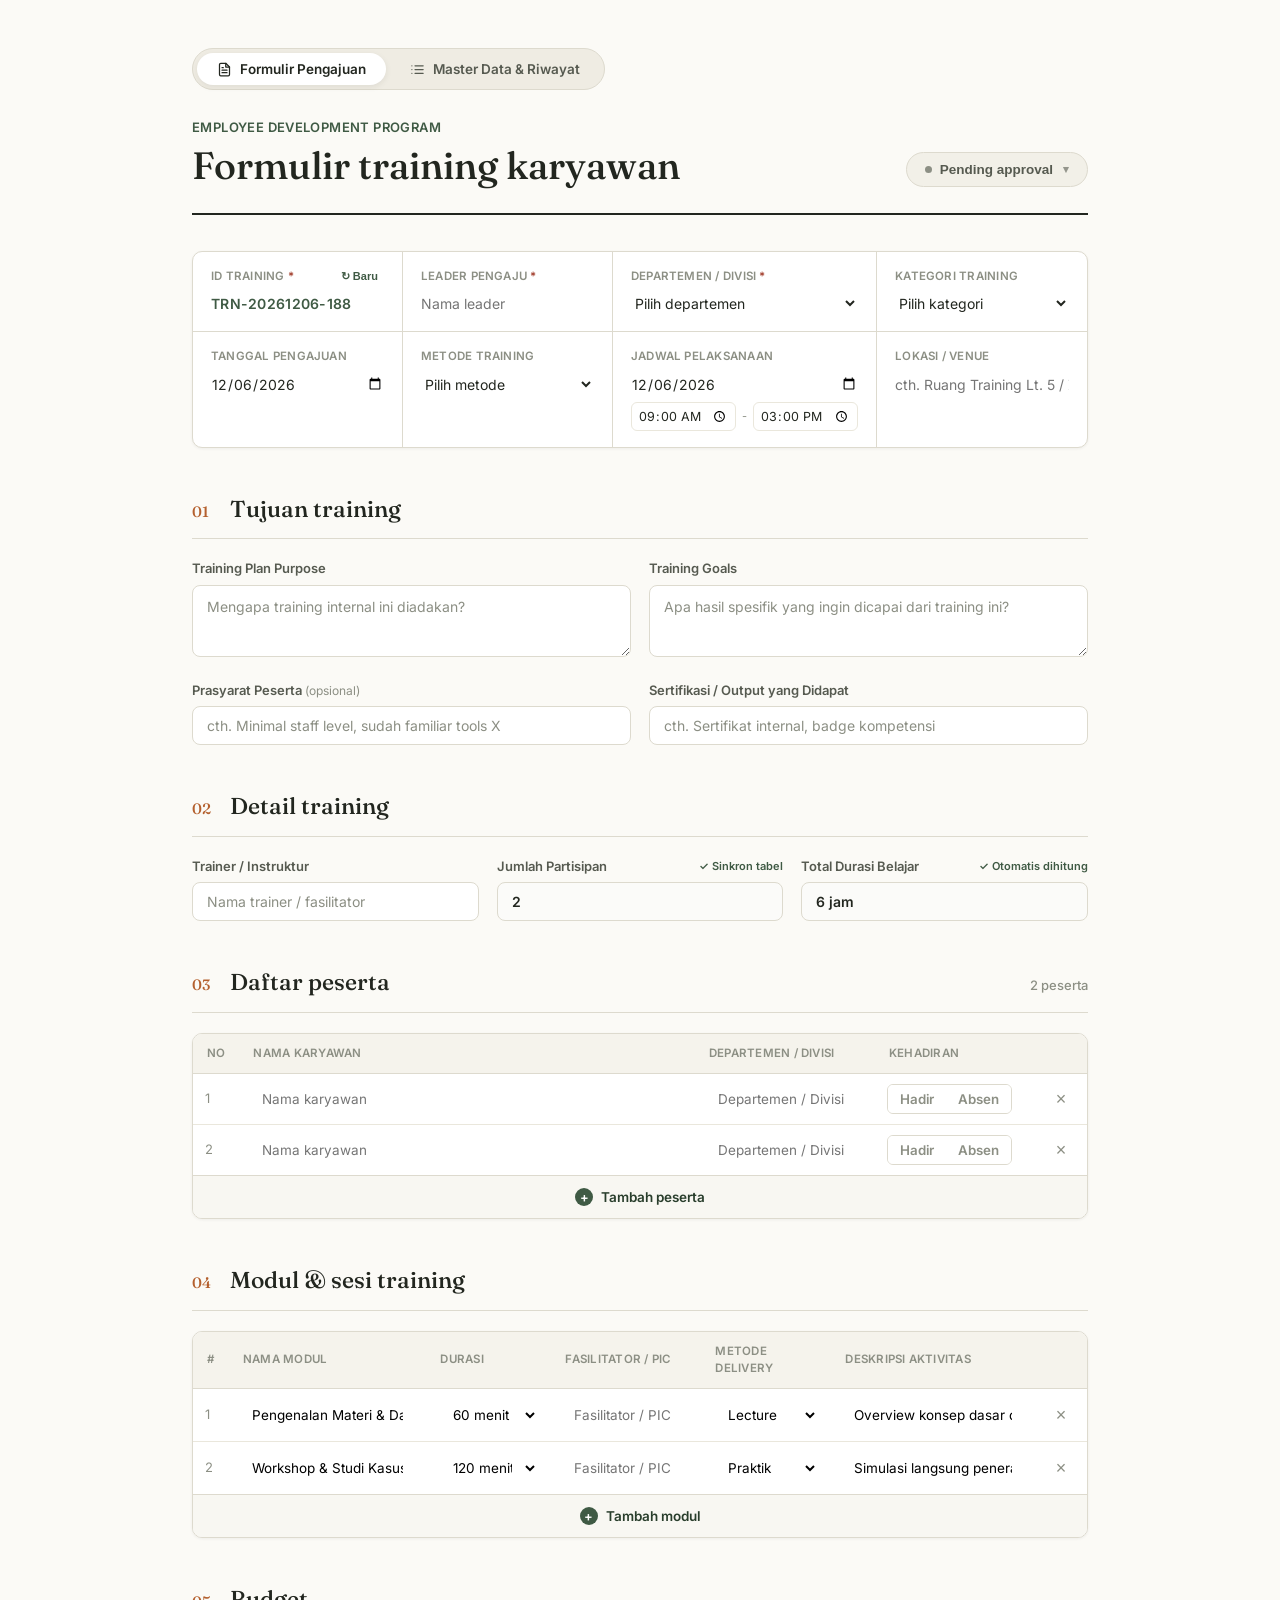
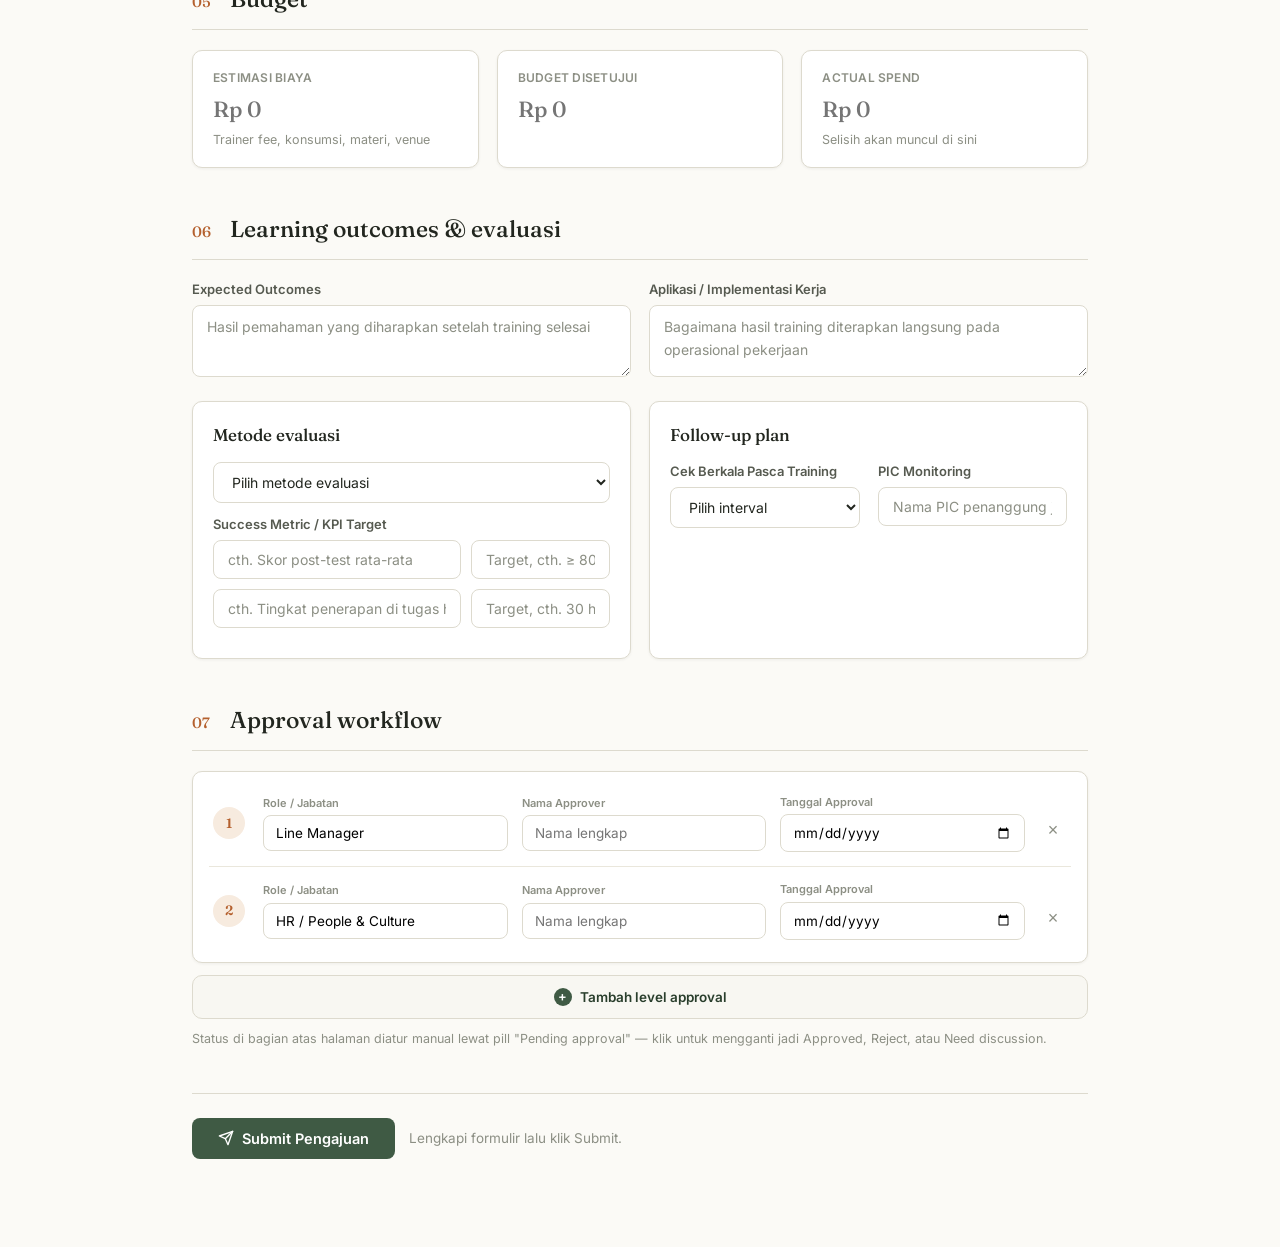
==== commit 74e5e891: "update form" ====
--- a/index.html
+++ b/index.html
@@ -52,8 +52,11 @@
     <!-- Meta Information Grid -->
     <div class="meta-grid">
       <div class="meta-cell">
-        <label>ID Training <span style="color:var(--danger)">*</span></label>
-        <input type="text" placeholder="TRN-2026-001" id="trainingId" data-field="ID training" required>
+        <div style="display:flex;justify-content:space-between;align-items:center;margin-bottom:6px;">
+          <label style="margin-bottom:0;">ID Training <span style="color:var(--danger)">*</span></label>
+          <button type="button" class="btn-text-action" onclick="generateNewTrainingId()" title="Buat ID baru">&#8635; Baru</button>
+        </div>
+        <input type="text" placeholder="TRN-2026-001" id="trainingId" data-field="ID training" readonly style="font-weight:600;color:var(--moss);letter-spacing:0.02em;" required>
       </div>
       <div class="meta-cell">
         <label>Leader Pengaju <span style="color:var(--danger)">*</span></label>
@@ -61,7 +64,20 @@
       </div>
       <div class="meta-cell">
         <label>Departemen / Divisi <span style="color:var(--danger)">*</span></label>
-        <input type="text" placeholder="cth. People &amp; Culture" id="deptName" data-field="Departemen / divisi" required>
+        <select id="deptName" data-field="Departemen / divisi" onchange="handleDeptChange(this)" required>
+          <option value="">Pilih departemen</option>
+          <option value="People & Culture (HR)">People &amp; Culture (HR)</option>
+          <option value="Technology & IT">Technology &amp; IT</option>
+          <option value="Finance & Accounting">Finance &amp; Accounting</option>
+          <option value="Sales & Business Development">Sales &amp; Business Development</option>
+          <option value="Marketing & Communications">Marketing &amp; Communications</option>
+          <option value="Operations & Supply Chain">Operations &amp; Supply Chain</option>
+          <option value="Product & Design">Product &amp; Design</option>
+          <option value="Customer Support">Customer Support</option>
+          <option value="Legal & General Affair">Legal &amp; General Affair</option>
+          <option value="custom">Lainnya (Ketik manual)...</option>
+        </select>
+        <input type="text" id="customDeptInput" placeholder="Ketik nama divisi..." style="display:none;margin-top:6px;border-bottom:1px solid var(--line);font-size:13px;padding:4px 0;">
       </div>
       <div class="meta-cell">
         <label>Kategori Training</label>
@@ -89,7 +105,13 @@
       </div>
       <div class="meta-cell">
         <label>Jadwal Pelaksanaan</label>
-        <input type="text" placeholder="cth. 12 Sep, 09.00–15.00" id="jadwal" data-field="Tanggal &amp; jam pelaksanaan">
+        <input type="date" id="tglPelaksanaan" onchange="calculateScheduleAndDuration()" style="margin-bottom:4px;">
+        <div class="time-range-group">
+          <input type="time" id="jamMulai" value="09:00" onchange="calculateScheduleAndDuration()" title="Jam Mulai">
+          <span style="font-size:11px;color:var(--ink-faint);">-</span>
+          <input type="time" id="jamSelesai" value="15:00" onchange="calculateScheduleAndDuration()" title="Jam Selesai">
+        </div>
+        <input type="hidden" id="jadwal" data-field="Tanggal &amp; jam pelaksanaan">
       </div>
       <div class="meta-cell">
         <label>Lokasi / Venue</label>
@@ -137,12 +159,18 @@
           <input type="text" placeholder="Nama trainer / fasilitator" id="trainer" data-field="Trainer">
         </div>
         <div class="field">
-          <label>Estimasi Jumlah Partisipan</label>
-          <input type="number" min="0" placeholder="0" id="plannedParticipants" data-field="Jumlah partisipan (rencana)">
-        </div>
-        <div class="field">
-          <label>Total Durasi Belajar</label>
-          <input type="text" placeholder="cth. 6 jam / 2 sesi" id="totalDuration" data-field="Total durasi belajar">
+          <div style="display:flex;justify-content:space-between;align-items:center;margin-bottom:6px;">
+            <label style="margin-bottom:0;">Jumlah Partisipan</label>
+            <span style="font-size:11px;color:var(--moss);font-weight:600;">&#10003; Sinkron tabel</span>
+          </div>
+          <input type="number" min="0" placeholder="0" id="plannedParticipants" data-field="Jumlah partisipan (rencana)" readonly style="background:#FBFBF9;font-weight:600;color:var(--ink);">
+        </div>
+        <div class="field">
+          <div style="display:flex;justify-content:space-between;align-items:center;margin-bottom:6px;">
+            <label style="margin-bottom:0;">Total Durasi Belajar</label>
+            <span style="font-size:11px;color:var(--moss);font-weight:600;">&#10003; Otomatis dihitung</span>
+          </div>
+          <input type="text" id="totalDuration" data-field="Total durasi belajar" readonly style="background:#FBFBF9;font-weight:600;color:var(--ink);">
         </div>
       </div>
     </section>
--- a/css/style.css
+++ b/css/style.css
@@ -326,6 +326,47 @@
   outline: none;
 }
 
+.btn-text-action {
+  background: none;
+  border: none;
+  color: var(--moss);
+  font-size: 11px;
+  font-weight: 600;
+  cursor: pointer;
+  padding: 1px 6px;
+  border-radius: 4px;
+  transition: all 0.15s ease;
+  display: inline-flex;
+  align-items: center;
+  gap: 3px;
+}
+
+.btn-text-action:hover {
+  background: var(--moss-tint);
+  color: var(--moss-dark);
+}
+
+.time-range-group {
+  display: flex;
+  align-items: center;
+  gap: 6px;
+  margin-top: 4px;
+}
+
+.time-range-group input[type="time"] {
+  width: auto;
+  flex: 1;
+  border: 1px solid var(--line-soft);
+  border-radius: 6px;
+  padding: 4px 6px;
+  font-size: 12.5px;
+  background: var(--panel);
+}
+
+.time-range-group input[type="time"]:focus {
+  border-color: var(--moss);
+}
+
 /* Sections */
 .section {
   margin-bottom: 44px;
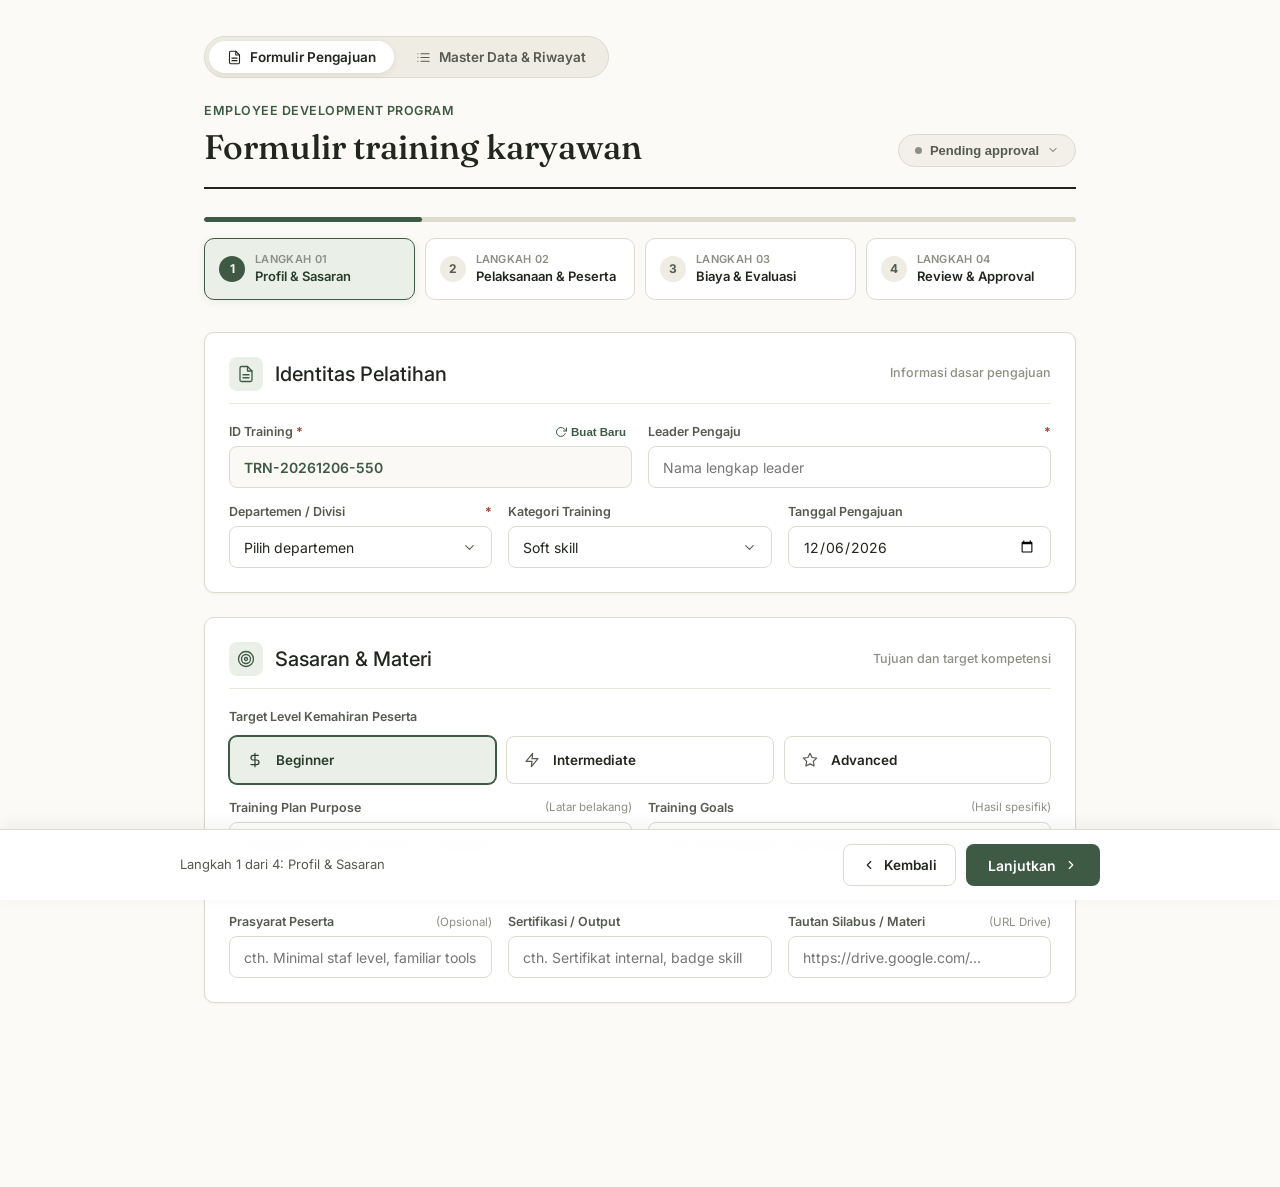
==== commit 14e1e8f0: "improve design" ====
--- a/index.html
+++ b/index.html
@@ -18,11 +18,11 @@
   <header class="app-nav">
     <div class="view-tabs">
       <button type="button" id="tabForm" class="active" onclick="switchView('form')">
-        <svg width="15" height="15" viewBox="0 0 24 24" fill="none" stroke="currentColor" stroke-width="2" stroke-linecap="round" stroke-linejoin="round"><path d="M14 2H6a2 2 0 0 0-2 2v16a2 2 0 0 0 2 2h12a2 2 0 0 0 2-2V8z"></path><polyline points="14 2 14 8 20 8"></polyline><line x1="16" y1="13" x2="8" y2="13"></line><line x1="16" y1="17" x2="8" y2="17"></line><polyline points="10 9 9 9 8 9"></polyline></svg>
+        <svg width="15" height="15" viewBox="0 0 24 24" fill="none" stroke="currentColor" stroke-width="1.75" stroke-linecap="round" stroke-linejoin="round"><path d="M14 2H6a2 2 0 0 0-2 2v16a2 2 0 0 0 2 2h12a2 2 0 0 0 2-2V8z"></path><polyline points="14 2 14 8 20 8"></polyline><line x1="16" y1="13" x2="8" y2="13"></line><line x1="16" y1="17" x2="8" y2="17"></line></svg>
         Formulir Pengajuan
       </button>
       <button type="button" id="tabMaster" onclick="requestAdminAccess()">
-        <svg width="15" height="15" viewBox="0 0 24 24" fill="none" stroke="currentColor" stroke-width="2" stroke-linecap="round" stroke-linejoin="round"><line x1="8" y1="6" x2="21" y2="6"></line><line x1="8" y1="12" x2="21" y2="12"></line><line x1="8" y1="18" x2="21" y2="18"></line><line x1="3" y1="6" x2="3.01" y2="6"></line><line x1="3" y1="12" x2="3.01" y2="12"></line><line x1="3" y1="18" x2="3.01" y2="18"></line></svg>
+        <svg width="15" height="15" viewBox="0 0 24 24" fill="none" stroke="currentColor" stroke-width="1.75" stroke-linecap="round" stroke-linejoin="round"><line x1="8" y1="6" x2="21" y2="6"></line><line x1="8" y1="12" x2="21" y2="12"></line><line x1="8" y1="18" x2="21" y2="18"></line><line x1="3" y1="6" x2="3.01" y2="6"></line><line x1="3" y1="12" x2="3.01" y2="12"></line><line x1="3" y1="18" x2="3.01" y2="18"></line></svg>
         Master Data &amp; Riwayat
       </button>
     </div>
@@ -38,7 +38,8 @@
       </div>
       <div class="status-wrap">
         <button type="button" class="status-pill draft" id="statusPill" onclick="toggleStatusMenu(event)">
-          <span class="dot"></span><span id="statusText">Pending approval</span><span class="chev">&#9662;</span>
+          <span class="dot"></span><span id="statusText">Pending approval</span>
+          <svg width="12" height="12" viewBox="0 0 24 24" fill="none" stroke="currentColor" stroke-width="2" stroke-linecap="round" stroke-linejoin="round"><polyline points="6 9 12 15 18 9"></polyline></svg>
         </button>
         <div class="status-menu" id="statusMenu">
           <button type="button" onclick="setStatus('draft','Pending approval')"><span class="swatch draft"></span>Pending approval</button>
@@ -49,296 +50,525 @@
       </div>
     </div>
 
-    <!-- Meta Information Grid -->
-    <div class="meta-grid">
-      <div class="meta-cell">
-        <div style="display:flex;justify-content:space-between;align-items:center;margin-bottom:6px;">
-          <label style="margin-bottom:0;">ID Training <span style="color:var(--danger)">*</span></label>
-          <button type="button" class="btn-text-action" onclick="generateNewTrainingId()" title="Buat ID baru">&#8635; Baru</button>
-        </div>
-        <input type="text" placeholder="TRN-2026-001" id="trainingId" data-field="ID training" readonly style="font-weight:600;color:var(--moss);letter-spacing:0.02em;" required>
-      </div>
-      <div class="meta-cell">
-        <label>Leader Pengaju <span style="color:var(--danger)">*</span></label>
-        <input type="text" placeholder="Nama leader" id="leaderName" data-field="Leader pengaju" required>
-      </div>
-      <div class="meta-cell">
-        <label>Departemen / Divisi <span style="color:var(--danger)">*</span></label>
-        <select id="deptName" data-field="Departemen / divisi" onchange="handleDeptChange(this)" required>
-          <option value="">Pilih departemen</option>
-          <option value="People & Culture (HR)">People &amp; Culture (HR)</option>
-          <option value="Technology & IT">Technology &amp; IT</option>
-          <option value="Finance & Accounting">Finance &amp; Accounting</option>
-          <option value="Sales & Business Development">Sales &amp; Business Development</option>
-          <option value="Marketing & Communications">Marketing &amp; Communications</option>
-          <option value="Operations & Supply Chain">Operations &amp; Supply Chain</option>
-          <option value="Product & Design">Product &amp; Design</option>
-          <option value="Customer Support">Customer Support</option>
-          <option value="Legal & General Affair">Legal &amp; General Affair</option>
-          <option value="custom">Lainnya (Ketik manual)...</option>
-        </select>
-        <input type="text" id="customDeptInput" placeholder="Ketik nama divisi..." style="display:none;margin-top:6px;border-bottom:1px solid var(--line);font-size:13px;padding:4px 0;">
-      </div>
-      <div class="meta-cell">
-        <label>Kategori Training</label>
-        <select id="category" data-field="Kategori training">
-          <option value="">Pilih kategori</option>
-          <option>Soft skill</option>
-          <option>Hard skill</option>
-          <option>Leadership</option>
-          <option>Compliance &amp; Security</option>
-        </select>
-      </div>
-      <div class="meta-cell">
-        <label>Tanggal Pengajuan</label>
-        <input type="date" id="tglPengajuan" data-field="Tanggal pengajuan">
-      </div>
-      <div class="meta-cell">
-        <label>Metode Training</label>
-        <select id="metode" data-field="Metode training">
-          <option value="">Pilih metode</option>
-          <option>Onsite</option>
-          <option>Online</option>
-          <option>Hybrid</option>
-          <option>On-the-job</option>
-        </select>
-      </div>
-      <div class="meta-cell">
-        <label>Jadwal Pelaksanaan</label>
-        <input type="date" id="tglPelaksanaan" onchange="calculateScheduleAndDuration()" style="margin-bottom:4px;">
-        <div class="time-range-group">
-          <input type="time" id="jamMulai" value="09:00" onchange="calculateScheduleAndDuration()" title="Jam Mulai">
-          <span style="font-size:11px;color:var(--ink-faint);">-</span>
-          <input type="time" id="jamSelesai" value="15:00" onchange="calculateScheduleAndDuration()" title="Jam Selesai">
-        </div>
-        <input type="hidden" id="jadwal" data-field="Tanggal &amp; jam pelaksanaan">
-      </div>
-      <div class="meta-cell">
-        <label>Lokasi / Venue</label>
-        <input type="text" placeholder="cth. Ruang Training Lt. 5 / Zoom" id="lokasi" data-field="Lokasi / venue">
-      </div>
-    </div>
-
-    <!-- 01. TUJUAN TRAINING -->
-    <section class="section">
-      <div class="section-head">
-        <span class="section-num voice">01</span>
-        <h2 class="voice">Tujuan training</h2>
-      </div>
-      <div class="field-row cols-2">
-        <div class="field">
-          <label>Training Plan Purpose</label>
-          <textarea placeholder="Mengapa training internal ini diadakan?" id="purpose" data-field="Training plan purpose"></textarea>
-        </div>
-        <div class="field">
-          <label>Training Goals</label>
-          <textarea placeholder="Apa hasil spesifik yang ingin dicapai dari training ini?" id="goals" data-field="Training goals"></textarea>
-        </div>
-      </div>
-      <div class="field-row cols-2">
-        <div class="field">
-          <label>Prasyarat Peserta <span class="hint">(opsional)</span></label>
-          <input type="text" placeholder="cth. Minimal staff level, sudah familiar tools X" id="prereq" data-field="Prasyarat peserta">
-        </div>
-        <div class="field">
-          <label>Sertifikasi / Output yang Didapat</label>
-          <input type="text" placeholder="cth. Sertifikat internal, badge kompetensi" id="certOutput" data-field="Sertifikasi / output">
-        </div>
-      </div>
-    </section>
-
-    <!-- 02. DETAIL TRAINING -->
-    <section class="section">
-      <div class="section-head">
-        <span class="section-num voice">02</span>
-        <h2 class="voice">Detail training</h2>
-      </div>
-      <div class="field-row cols-3">
-        <div class="field">
-          <label>Trainer / Instruktur</label>
-          <input type="text" placeholder="Nama trainer / fasilitator" id="trainer" data-field="Trainer">
-        </div>
-        <div class="field">
-          <div style="display:flex;justify-content:space-between;align-items:center;margin-bottom:6px;">
-            <label style="margin-bottom:0;">Jumlah Partisipan</label>
-            <span style="font-size:11px;color:var(--moss);font-weight:600;">&#10003; Sinkron tabel</span>
-          </div>
-          <input type="number" min="0" placeholder="0" id="plannedParticipants" data-field="Jumlah partisipan (rencana)" readonly style="background:#FBFBF9;font-weight:600;color:var(--ink);">
-        </div>
-        <div class="field">
-          <div style="display:flex;justify-content:space-between;align-items:center;margin-bottom:6px;">
-            <label style="margin-bottom:0;">Total Durasi Belajar</label>
-            <span style="font-size:11px;color:var(--moss);font-weight:600;">&#10003; Otomatis dihitung</span>
-          </div>
-          <input type="text" id="totalDuration" data-field="Total durasi belajar" readonly style="background:#FBFBF9;font-weight:600;color:var(--ink);">
-        </div>
-      </div>
-    </section>
-
-    <!-- 03. DAFTAR PESERTA -->
-    <section class="section">
-      <div class="section-head">
-        <span class="section-num voice">03</span>
-        <h2 class="voice">Daftar peserta</h2>
-        <span class="section-sub" id="participantCount">0 peserta</span>
-      </div>
-      <div class="tbl-wrap">
-        <table class="dyn">
-          <thead>
-            <tr>
-              <th style="width:40px">No</th>
-              <th>Nama Karyawan</th>
-              <th style="width:180px">Departemen / Divisi</th>
-              <th style="width:160px">Kehadiran</th>
-              <th style="width:40px"></th>
-            </tr>
-          </thead>
-          <tbody id="participantBody"></tbody>
-        </table>
-        <button type="button" class="add-row-btn" onclick="addParticipant()">
-          <span class="plus">+</span> Tambah peserta
-        </button>
-      </div>
-    </section>
-
-    <!-- 04. MODUL & SESI TRAINING -->
-    <section class="section">
-      <div class="section-head">
-        <span class="section-num voice">04</span>
-        <h2 class="voice">Modul &amp; sesi training</h2>
-      </div>
-      <div class="tbl-wrap">
-        <table class="dyn">
-          <thead>
-            <tr>
-              <th style="width:36px">#</th>
-              <th>Nama Modul</th>
-              <th style="width:110px">Durasi</th>
-              <th style="width:150px">Fasilitator / PIC</th>
-              <th style="width:130px">Metode Delivery</th>
-              <th>Deskripsi Aktivitas</th>
-              <th style="width:40px"></th>
-            </tr>
-          </thead>
-          <tbody id="moduleBody"></tbody>
-        </table>
-        <button type="button" class="add-row-btn" onclick="addModule()">
-          <span class="plus">+</span> Tambah modul
-        </button>
-      </div>
-    </section>
-
-    <!-- 05. BUDGET -->
-    <section class="section">
-      <div class="section-head">
-        <span class="section-num voice">05</span>
-        <h2 class="voice">Budget</h2>
-      </div>
-      <div class="budget-grid">
-        <div class="budget-card">
-          <label>Estimasi Biaya</label>
-          <input type="text" inputmode="numeric" placeholder="Rp 0" id="estBudget" data-field="Estimasi biaya" oninput="formatRupiah(this)">
-          <p class="budget-variance">Trainer fee, konsumsi, materi, venue</p>
-        </div>
-        <div class="budget-card">
-          <label>Budget Disetujui</label>
-          <input type="text" inputmode="numeric" placeholder="Rp 0" id="apprBudget" data-field="Budget disetujui" oninput="formatRupiah(this)">
-        </div>
-        <div class="budget-card">
-          <label>Actual Spend</label>
-          <input type="text" inputmode="numeric" placeholder="Rp 0" id="actBudget" data-field="Actual spend" oninput="formatRupiah(this)">
-          <p class="budget-variance" id="varianceText">Selisih akan muncul di sini</p>
-        </div>
-      </div>
-    </section>
-
-    <!-- 06. LEARNING OUTCOMES & EVALUASI -->
-    <section class="section">
-      <div class="section-head">
-        <span class="section-num voice">06</span>
-        <h2 class="voice">Learning outcomes &amp; evaluasi</h2>
-      </div>
-      <div class="field-row cols-2">
-        <div class="field">
-          <label>Expected Outcomes</label>
-          <textarea placeholder="Hasil pemahaman yang diharapkan setelah training selesai" id="expectedOutcomes" data-field="Expected outcomes"></textarea>
-        </div>
-        <div class="field">
-          <label>Aplikasi / Implementasi Kerja</label>
-          <textarea placeholder="Bagaimana hasil training diterapkan langsung pada operasional pekerjaan" id="applicationImpl" data-field="Aplikasi / implementasi"></textarea>
-        </div>
-      </div>
-      <div class="eval-grid">
-        <div class="eval-card">
-          <h3 class="voice">Metode evaluasi</h3>
-          <div class="field" style="margin-bottom:12px;">
+    <!-- Stepper Navigation Header -->
+    <nav class="stepper-nav" aria-label="Tahapan formulir">
+      <div class="mobile-stepper-info">
+        <span id="mobileStepText">Langkah 1 dari 4: Profil &amp; Sasaran</span>
+        <span id="mobileProgressPercent" style="color:var(--moss);">25%</span>
+      </div>
+
+      <div class="stepper-progress-bar">
+        <div class="stepper-progress-fill" id="stepperProgressFill"></div>
+      </div>
+
+      <div class="stepper-items">
+        <div class="step-tab active" id="stepTab1" onclick="goToStep(1)">
+          <div class="step-tab-num">1</div>
+          <div class="step-tab-info">
+            <span class="step-tab-label">Langkah 01</span>
+            <span class="step-tab-title">Profil &amp; Sasaran</span>
+          </div>
+        </div>
+        <div class="step-tab" id="stepTab2" onclick="goToStep(2)">
+          <div class="step-tab-num">2</div>
+          <div class="step-tab-info">
+            <span class="step-tab-label">Langkah 02</span>
+            <span class="step-tab-title">Pelaksanaan &amp; Peserta</span>
+          </div>
+        </div>
+        <div class="step-tab" id="stepTab3" onclick="goToStep(3)">
+          <div class="step-tab-num">3</div>
+          <div class="step-tab-info">
+            <span class="step-tab-label">Langkah 03</span>
+            <span class="step-tab-title">Biaya &amp; Evaluasi</span>
+          </div>
+        </div>
+        <div class="step-tab" id="stepTab4" onclick="goToStep(4)">
+          <div class="step-tab-num">4</div>
+          <div class="step-tab-info">
+            <span class="step-tab-label">Langkah 04</span>
+            <span class="step-tab-title">Review &amp; Approval</span>
+          </div>
+        </div>
+      </div>
+    </nav>
+
+    <!-- ================= STEP 1: PROFIL & SASARAN ================= -->
+    <div class="step-panel active" id="stepPanel1">
+      
+      <!-- Card: Identitas Training -->
+      <section class="form-card">
+        <div class="card-head">
+          <div class="card-icon-wrap">
+            <svg width="18" height="18" viewBox="0 0 24 24" fill="none" stroke="currentColor" stroke-width="1.75" stroke-linecap="round" stroke-linejoin="round"><path d="M14 2H6a2 2 0 0 0-2 2v16a2 2 0 0 0 2 2h12a2 2 0 0 0 2-2V8z"></path><polyline points="14 2 14 8 20 8"></polyline><line x1="16" y1="13" x2="8" y2="13"></line><line x1="16" y1="17" x2="8" y2="17"></line></svg>
+          </div>
+          <h2>Identitas Pelatihan</h2>
+          <span class="card-sub">Informasi dasar pengajuan</span>
+        </div>
+
+        <div class="field-row cols-2">
+          <div class="field">
+            <label>
+              <span>ID Training <span style="color:var(--danger)">*</span></span>
+              <button type="button" class="btn-text-action" onclick="generateNewTrainingId()" title="Buat nomor ID baru">
+                <svg width="12" height="12" viewBox="0 0 24 24" fill="none" stroke="currentColor" stroke-width="2" stroke-linecap="round" stroke-linejoin="round"><polyline points="23 4 23 10 17 10"></polyline><path d="M20.49 15a9 9 0 1 1-2.12-9.36L23 10"></path></svg>
+                Buat Baru
+              </button>
+            </label>
+            <input type="text" placeholder="TRN-2026-001" id="trainingId" data-field="ID training" readonly style="font-weight:600;color:var(--moss);background:#FAF9F5;" required>
+          </div>
+          <div class="field">
+            <label>Leader Pengaju <span style="color:var(--danger)">*</span></label>
+            <input type="text" placeholder="Nama lengkap leader" id="leaderName" data-field="Leader pengaju" required>
+          </div>
+        </div>
+
+        <div class="field-row cols-3">
+          <div class="field">
+            <label>Departemen / Divisi <span style="color:var(--danger)">*</span></label>
+            <select id="deptName" data-field="Departemen / divisi" onchange="handleDeptChange(this)" required>
+              <option value="">Pilih departemen</option>
+              <option value="People & Culture (HR)">People &amp; Culture (HR)</option>
+              <option value="Technology & IT">Technology &amp; IT</option>
+              <option value="Finance & Accounting">Finance &amp; Accounting</option>
+              <option value="Sales & Business Development">Sales &amp; Business Development</option>
+              <option value="Marketing & Communications">Marketing &amp; Communications</option>
+              <option value="Operations & Supply Chain">Operations &amp; Supply Chain</option>
+              <option value="Product & Design">Product &amp; Design</option>
+              <option value="Customer Support">Customer Support</option>
+              <option value="Legal & General Affair">Legal &amp; General Affair</option>
+              <option value="custom">Lainnya (Ketik manual)...</option>
+            </select>
+            <input type="text" id="customDeptInput" placeholder="Ketik nama divisi..." style="display:none;margin-top:6px;">
+          </div>
+          <div class="field">
+            <label>Kategori Training</label>
+            <select id="category" data-field="Kategori training">
+              <option value="">Pilih kategori</option>
+              <option selected>Soft skill</option>
+              <option>Hard skill</option>
+              <option>Leadership</option>
+              <option>Compliance &amp; Security</option>
+            </select>
+          </div>
+          <div class="field">
+            <label>Tanggal Pengajuan</label>
+            <input type="date" id="tglPengajuan" data-field="Tanggal pengajuan">
+          </div>
+        </div>
+      </section>
+
+      <!-- Card: Sasaran & Materi -->
+      <section class="form-card">
+        <div class="card-head">
+          <div class="card-icon-wrap">
+            <svg width="18" height="18" viewBox="0 0 24 24" fill="none" stroke="currentColor" stroke-width="1.75" stroke-linecap="round" stroke-linejoin="round"><circle cx="12" cy="12" r="10"></circle><circle cx="12" cy="12" r="6"></circle><circle cx="12" cy="12" r="2"></circle></svg>
+          </div>
+          <h2>Sasaran &amp; Materi</h2>
+          <span class="card-sub">Tujuan dan target kompetensi</span>
+        </div>
+
+        <div class="field" style="margin-bottom:16px;">
+          <label>Target Level Kemahiran Peserta</label>
+          <div class="chip-grid" id="levelChipGrid">
+            <div class="chip-card selected" onclick="selectChip('level', 'Beginner', this)">
+              <div class="chip-icon">
+                <svg width="16" height="16" viewBox="0 0 24 24" fill="none" stroke="currentColor" stroke-width="1.8" stroke-linecap="round" stroke-linejoin="round"><path d="M12 2v20M17 5H9.5a3.5 3.5 0 0 0 0 7h5a3.5 3.5 0 0 1 0 7H6"></path></svg>
+              </div>
+              <span>Beginner</span>
+            </div>
+            <div class="chip-card" onclick="selectChip('level', 'Intermediate', this)">
+              <div class="chip-icon">
+                <svg width="16" height="16" viewBox="0 0 24 24" fill="none" stroke="currentColor" stroke-width="1.8" stroke-linecap="round" stroke-linejoin="round"><polygon points="13 2 3 14 12 14 11 22 21 10 12 10 13 2"></polygon></svg>
+              </div>
+              <span>Intermediate</span>
+            </div>
+            <div class="chip-card" onclick="selectChip('level', 'Advanced', this)">
+              <div class="chip-icon">
+                <svg width="16" height="16" viewBox="0 0 24 24" fill="none" stroke="currentColor" stroke-width="1.8" stroke-linecap="round" stroke-linejoin="round"><polygon points="12 2 15.09 8.26 22 9.27 17 14.14 18.18 21.02 12 17.77 5.82 21.02 7 14.14 2 9.27 8.91 8.26 12 2"></polygon></svg>
+              </div>
+              <span>Advanced</span>
+            </div>
+          </div>
+          <input type="hidden" id="levelKemahiran" data-field="Target level kemahiran" value="Beginner">
+        </div>
+
+        <div class="field-row cols-2">
+          <div class="field">
+            <label>Training Plan Purpose <span class="hint">(Latar belakang)</span></label>
+            <textarea placeholder="Mengapa training internal ini diadakan?" id="purpose" data-field="Training plan purpose"></textarea>
+          </div>
+          <div class="field">
+            <label>Training Goals <span class="hint">(Hasil spesifik)</span></label>
+            <textarea placeholder="Apa hasil spesifik yang ingin dicapai dari training ini?" id="goals" data-field="Training goals"></textarea>
+          </div>
+        </div>
+
+        <div class="field-row cols-3">
+          <div class="field">
+            <label>Prasyarat Peserta <span class="hint">(Opsional)</span></label>
+            <input type="text" placeholder="cth. Minimal staf level, familiar tools X" id="prereq" data-field="Prasyarat peserta">
+          </div>
+          <div class="field">
+            <label>Sertifikasi / Output</label>
+            <input type="text" placeholder="cth. Sertifikat internal, badge skill" id="certOutput" data-field="Sertifikasi / output">
+          </div>
+          <div class="field">
+            <label>Tautan Silabus / Materi <span class="hint">(URL Drive)</span></label>
+            <input type="url" placeholder="https://drive.google.com/..." id="syllabusUrl" data-field="Link silabus materi">
+          </div>
+        </div>
+      </section>
+
+    </div>
+
+    <!-- ================= STEP 2: PELAKSANAAN & PESERTA ================= -->
+    <div class="step-panel" id="stepPanel2">
+
+      <!-- Card: Format & Pelaksanaan -->
+      <section class="form-card">
+        <div class="card-head">
+          <div class="card-icon-wrap">
+            <svg width="18" height="18" viewBox="0 0 24 24" fill="none" stroke="currentColor" stroke-width="1.75" stroke-linecap="round" stroke-linejoin="round"><rect x="3" y="4" width="18" height="18" rx="2" ry="2"></rect><line x1="16" y1="2" x2="16" y2="6"></line><line x1="8" y1="2" x2="8" y2="6"></line><line x1="3" y1="10" x2="21" y2="10"></line></svg>
+          </div>
+          <h2>Format &amp; Jadwal Pelatihan</h2>
+          <span class="card-sub">Waktu, tempat, dan trainer</span>
+        </div>
+
+        <div class="field" style="margin-bottom:16px;">
+          <label>Metode Pelaksanaan</label>
+          <div class="chip-grid" id="methodChipGrid">
+            <div class="chip-card selected" onclick="selectChip('method', 'Onsite', this)">
+              <div class="chip-icon">
+                <svg width="18" height="18" viewBox="0 0 24 24" fill="none" stroke="currentColor" stroke-width="1.6" stroke-linecap="round" stroke-linejoin="round"><rect x="4" y="2" width="16" height="20" rx="2" ry="2"></rect><line x1="9" y1="6" x2="9" y2="6.01"></line><line x1="15" y1="6" x2="15" y2="6.01"></line><line x1="9" y1="10" x2="9" y2="10.01"></line><line x1="15" y1="10" x2="15" y2="10.01"></line><line x1="9" y1="14" x2="9" y2="14.01"></line><line x1="15" y1="14" x2="15" y2="14.01"></line></svg>
+              </div>
+              <span>Onsite</span>
+            </div>
+            <div class="chip-card" onclick="selectChip('method', 'Online', this)">
+              <div class="chip-icon">
+                <svg width="18" height="18" viewBox="0 0 24 24" fill="none" stroke="currentColor" stroke-width="1.6" stroke-linecap="round" stroke-linejoin="round"><rect x="2" y="3" width="20" height="14" rx="2" ry="2"></rect><line x1="8" y1="21" x2="16" y2="21"></line><line x1="12" y1="17" x2="12" y2="21"></line></svg>
+              </div>
+              <span>Online</span>
+            </div>
+            <div class="chip-card" onclick="selectChip('method', 'Hybrid', this)">
+              <div class="chip-icon">
+                <svg width="18" height="18" viewBox="0 0 24 24" fill="none" stroke="currentColor" stroke-width="1.6" stroke-linecap="round" stroke-linejoin="round"><polyline points="17 1 21 5 17 9"></polyline><path d="M3 11V9a4 4 0 0 1 4-4h14"></path><polyline points="7 23 3 19 7 15"></polyline><path d="M21 13v2a4 4 0 0 1-4 4H3"></path></svg>
+              </div>
+              <span>Hybrid</span>
+            </div>
+            <div class="chip-card" onclick="selectChip('method', 'On-the-job', this)">
+              <div class="chip-icon">
+                <svg width="18" height="18" viewBox="0 0 24 24" fill="none" stroke="currentColor" stroke-width="1.6" stroke-linecap="round" stroke-linejoin="round"><rect x="2" y="7" width="20" height="14" rx="2" ry="2"></rect><path d="M16 21V5a2 2 0 0 0-2-2h-4a2 2 0 0 0-2 2v16"></path></svg>
+              </div>
+              <span>On-the-job</span>
+            </div>
+          </div>
+          <input type="hidden" id="metode" data-field="Metode training" value="Onsite">
+        </div>
+
+        <div class="field-row cols-2" id="onlineDetailsRow" style="display:none;">
+          <div class="field">
+            <label>Platform Online</label>
+            <select id="onlinePlatform" data-field="Platform online">
+              <option>Google Meet</option>
+              <option>Zoom Meeting</option>
+              <option>Microsoft Teams</option>
+              <option>Lainnya</option>
+            </select>
+          </div>
+          <div class="field">
+            <label>Tautan Ruang Meeting (URL)</label>
+            <input type="url" placeholder="https://meet.google.com/..." id="meetingUrl" data-field="Link meeting online">
+          </div>
+        </div>
+
+        <div class="field-row cols-3">
+          <div class="field">
+            <label>Tanggal Pelaksanaan</label>
+            <input type="date" id="tglPelaksanaan" onchange="calculateScheduleAndDuration()">
+          </div>
+          <div class="field">
+            <label>Jam Mulai &amp; Selesai</label>
+            <div class="time-range-group">
+              <input type="time" id="jamMulai" value="09:00" onchange="calculateScheduleAndDuration()" title="Jam Mulai">
+              <span style="font-size:12px;color:var(--ink-faint);">-</span>
+              <input type="time" id="jamSelesai" value="15:00" onchange="calculateScheduleAndDuration()" title="Jam Selesai">
+            </div>
+            <input type="hidden" id="jadwal" data-field="Tanggal &amp; jam pelaksanaan">
+          </div>
+          <div class="field">
+            <label>Lokasi / Ruangan</label>
+            <input type="text" placeholder="cth. Ruang Training Lt. 5" id="lokasi" data-field="Lokasi / venue">
+          </div>
+        </div>
+
+        <div class="field-row cols-3">
+          <div class="field">
+            <label>Trainer / Fasilitator</label>
+            <input type="text" placeholder="Nama trainer pengampu" id="trainer" data-field="Trainer">
+          </div>
+          <div class="field">
+            <label>
+              <span>Total Durasi Belajar</span>
+              <span class="hint" style="color:var(--moss);">Otomatis</span>
+            </label>
+            <input type="text" id="totalDuration" data-field="Total durasi belajar" readonly style="background:#FAF9F5;font-weight:600;color:var(--ink);">
+          </div>
+          <div class="field">
+            <label>
+              <span>Jumlah Peserta</span>
+              <span class="hint" style="color:var(--moss);">Sinkron tabel</span>
+            </label>
+            <input type="number" id="plannedParticipants" data-field="Jumlah partisipan (rencana)" readonly style="background:#FAF9F5;font-weight:600;color:var(--ink);">
+          </div>
+        </div>
+      </section>
+
+      <!-- Card: Modul & Sesi Pelatihan -->
+      <section class="form-card">
+        <div class="card-head">
+          <div class="card-icon-wrap">
+            <svg width="18" height="18" viewBox="0 0 24 24" fill="none" stroke="currentColor" stroke-width="1.75" stroke-linecap="round" stroke-linejoin="round"><line x1="8" y1="6" x2="21" y2="6"></line><line x1="8" y1="12" x2="21" y2="12"></line><line x1="8" y1="18" x2="21" y2="18"></line><line x1="3" y1="6" x2="3.01" y2="6"></line><line x1="3" y1="12" x2="3.01" y2="12"></line><line x1="3" y1="18" x2="3.01" y2="18"></line></svg>
+          </div>
+          <h2>Modul &amp; Sesi Pelatihan</h2>
+          <span class="card-sub">Topik dan pembagian waktu</span>
+        </div>
+
+        <div class="tbl-wrap">
+          <table class="dyn">
+            <thead>
+              <tr>
+                <th style="width:36px">#</th>
+                <th>Nama Modul</th>
+                <th style="width:130px">Durasi</th>
+                <th style="width:150px">Fasilitator</th>
+                <th style="width:130px">Metode Delivery</th>
+                <th>Deskripsi Aktivitas</th>
+                <th style="width:40px"></th>
+              </tr>
+            </thead>
+            <tbody id="moduleBody"></tbody>
+          </table>
+        </div>
+        <div class="table-toolbar">
+          <button type="button" class="btn-table-action" onclick="addModule()">
+            <svg width="14" height="14" viewBox="0 0 24 24" fill="none" stroke="currentColor" stroke-width="2" stroke-linecap="round" stroke-linejoin="round"><line x1="12" y1="5" x2="12" y2="19"></line><line x1="5" y1="12" x2="19" y2="12"></line></svg>
+            Tambah Baris Modul
+          </button>
+        </div>
+      </section>
+
+      <!-- Card: Daftar Peserta -->
+      <section class="form-card">
+        <div class="card-head">
+          <div class="card-icon-wrap">
+            <svg width="18" height="18" viewBox="0 0 24 24" fill="none" stroke="currentColor" stroke-width="1.75" stroke-linecap="round" stroke-linejoin="round"><path d="M17 21v-2a4 4 0 0 0-4-4H5a4 4 0 0 0-4 4v2"></path><circle cx="9" cy="7" r="4"></circle><path d="M23 21v-2a4 4 0 0 0-3-3.87"></path><path d="M16 3.13a4 4 0 0 1 0 7.75"></path></svg>
+          </div>
+          <h2>Daftar Peserta Pelatihan</h2>
+          <span class="card-sub" id="participantCount">0 peserta</span>
+        </div>
+
+        <div class="tbl-wrap">
+          <table class="dyn">
+            <thead>
+              <tr>
+                <th style="width:36px">No</th>
+                <th>Nama Karyawan</th>
+                <th style="width:180px">Departemen / Divisi</th>
+                <th style="width:150px">Presensi</th>
+                <th style="width:40px"></th>
+              </tr>
+            </thead>
+            <tbody id="participantBody"></tbody>
+          </table>
+        </div>
+
+        <div class="table-toolbar">
+          <button type="button" class="btn-table-action" onclick="addParticipant()">
+            <svg width="14" height="14" viewBox="0 0 24 24" fill="none" stroke="currentColor" stroke-width="2" stroke-linecap="round" stroke-linejoin="round"><line x1="12" y1="5" x2="12" y2="19"></line><line x1="5" y1="12" x2="19" y2="12"></line></svg>
+            Tambah Peserta
+          </button>
+          <button type="button" class="btn-table-action" onclick="openModal('modalQuickPasteExcel')">
+            <svg width="14" height="14" viewBox="0 0 24 24" fill="none" stroke="currentColor" stroke-width="1.75" stroke-linecap="round" stroke-linejoin="round"><path d="M14 2H6a2 2 0 0 0-2 2v16a2 2 0 0 0 2 2h12a2 2 0 0 0 2-2V8z"></path><polyline points="14 2 14 8 20 8"></polyline><line x1="12" y1="18" x2="12" y2="12"></line><line x1="9" y1="15" x2="15" y2="15"></line></svg>
+            Quick Paste dari Excel
+          </button>
+        </div>
+      </section>
+
+    </div>
+
+    <!-- ================= STEP 3: BIAYA & EVALUASI ================= -->
+    <div class="step-panel" id="stepPanel3">
+
+      <!-- Card: Anggaran & Rincian Biaya -->
+      <section class="form-card">
+        <div class="card-head">
+          <div class="card-icon-wrap">
+            <svg width="18" height="18" viewBox="0 0 24 24" fill="none" stroke="currentColor" stroke-width="1.75" stroke-linecap="round" stroke-linejoin="round"><rect x="2" y="4" width="20" height="16" rx="2"></rect><line x1="2" y1="10" x2="22" y2="10"></line></svg>
+          </div>
+          <h2>Anggaran &amp; Estimasi Biaya</h2>
+          <span class="card-sub">Rincian pengeluaran training</span>
+        </div>
+
+        <div class="field-row cols-4" style="margin-bottom:18px;">
+          <div class="field">
+            <label>Fee Trainer / Narasumber</label>
+            <input type="text" inputmode="numeric" placeholder="Rp 0" id="budgetFee" data-field="Fee trainer" oninput="formatRupiah(this); calcBudgetBreakdown();">
+          </div>
+          <div class="field">
+            <label>Konsumsi &amp; Catering</label>
+            <input type="text" inputmode="numeric" placeholder="Rp 0" id="budgetKonsumsi" data-field="Konsumsi & catering" oninput="formatRupiah(this); calcBudgetBreakdown();">
+          </div>
+          <div class="field">
+            <label>Materi / Sertifikat</label>
+            <input type="text" inputmode="numeric" placeholder="Rp 0" id="budgetMateri" data-field="Materi & sertifikat" oninput="formatRupiah(this); calcBudgetBreakdown();">
+          </div>
+          <div class="field">
+            <label>Venue / Sewa Alat</label>
+            <input type="text" inputmode="numeric" placeholder="Rp 0" id="budgetVenue" data-field="Venue & alat" oninput="formatRupiah(this); calcBudgetBreakdown();">
+          </div>
+        </div>
+
+        <div class="budget-grid">
+          <div class="budget-card">
+            <label>Total Estimasi Biaya</label>
+            <input type="text" inputmode="numeric" placeholder="Rp 0" id="estBudget" data-field="Estimasi biaya" oninput="formatRupiah(this)">
+            <p class="budget-variance">Akumulasi seluruh sub-komponen biaya</p>
+          </div>
+          <div class="budget-card">
+            <label>Budget Disetujui</label>
+            <input type="text" inputmode="numeric" placeholder="Rp 0" id="apprBudget" data-field="Budget disetujui" oninput="formatRupiah(this)">
+            <p class="budget-variance">Plafon anggaran dari manajemen</p>
+          </div>
+          <div class="budget-card">
+            <label>Actual Spend</label>
+            <input type="text" inputmode="numeric" placeholder="Rp 0" id="actBudget" data-field="Actual spend" oninput="formatRupiah(this)">
+            <p class="budget-variance" id="varianceText" style="font-weight:600;">Selisih akan muncul di sini</p>
+          </div>
+        </div>
+      </section>
+
+      <!-- Card: Evaluasi & Follow-up -->
+      <section class="form-card">
+        <div class="card-head">
+          <div class="card-icon-wrap">
+            <svg width="18" height="18" viewBox="0 0 24 24" fill="none" stroke="currentColor" stroke-width="1.75" stroke-linecap="round" stroke-linejoin="round"><path d="M22 11.08V12a10 10 0 1 1-5.93-9.14"></path><polyline points="22 4 12 14.01 9 11.01"></polyline></svg>
+          </div>
+          <h2>Metode Evaluasi &amp; Follow-up</h2>
+          <span class="card-sub">Tolok ukur efektivitas pelatihan</span>
+        </div>
+
+        <div class="field-row cols-2">
+          <div class="field">
+            <label>Expected Outcomes <span class="hint">(Hasil pemahaman)</span></label>
+            <textarea placeholder="Hasil pemahaman yang diharapkan setelah training selesai" id="expectedOutcomes" data-field="Expected outcomes"></textarea>
+          </div>
+          <div class="field">
+            <label>Aplikasi / Implementasi Kerja</label>
+            <textarea placeholder="Bagaimana hasil training diterapkan langsung pada operasional pekerjaan" id="applicationImpl" data-field="Aplikasi / implementasi"></textarea>
+          </div>
+        </div>
+
+        <div class="field-row cols-3">
+          <div class="field">
+            <label>Metode Evaluasi</label>
             <select id="evalMethod" data-field="Metode evaluasi">
               <option value="">Pilih metode evaluasi</option>
-              <option>Post-test</option>
+              <option selected>Post-test</option>
               <option>Feedback form</option>
               <option>Observasi langsung</option>
               <option>Kombinasi</option>
             </select>
           </div>
           <div class="field">
-            <label>Success Metric / KPI Target</label>
-            <div class="kpi-row">
-              <input type="text" placeholder="cth. Skor post-test rata-rata" id="kpi1Name" data-field="KPI 1">
-              <input type="text" placeholder="Target, cth. ≥ 80" id="kpi1Target" data-field="Target KPI 1">
-            </div>
-            <div class="kpi-row">
-              <input type="text" placeholder="cth. Tingkat penerapan di tugas harian" id="kpi2Name" data-field="KPI 2">
-              <input type="text" placeholder="Target, cth. 30 hari" id="kpi2Target" data-field="Target KPI 2">
-            </div>
-          </div>
-        </div>
-        <div class="eval-card">
-          <h3 class="voice">Follow-up plan</h3>
-          <div class="field-row cols-2" style="margin-bottom:0;">
-            <div class="field">
-              <label>Cek Berkala Pasca Training</label>
-              <select id="followupInterval" data-field="Interval follow-up">
-                <option value="">Pilih interval</option>
-                <option>30 hari</option>
-                <option>60 hari</option>
-                <option>90 hari</option>
-              </select>
-            </div>
-            <div class="field">
-              <label>PIC Monitoring</label>
-              <input type="text" placeholder="Nama PIC penanggung jawab" id="followupPIC" data-field="PIC monitoring">
-            </div>
-          </div>
-        </div>
-      </div>
-    </section>
-
-    <!-- 07. APPROVAL WORKFLOW -->
-    <section class="section">
-      <div class="section-head">
-        <span class="section-num voice">07</span>
-        <h2 class="voice">Approval workflow</h2>
-      </div>
-      <div class="tbl-wrap" style="padding:8px 16px;">
-        <div class="approval-steps" id="approvalSteps"></div>
-      </div>
-      <button type="button" class="add-row-btn" style="border:1px solid var(--line);border-radius:var(--radius);margin-top:12px;" onclick="addApproval()">
-        <span class="plus">+</span> Tambah level approval
-      </button>
-      <p class="helper-note">Status di bagian atas halaman diatur manual lewat pill "Pending approval" &mdash; klik untuk mengganti jadi Approved, Reject, atau Need discussion.</p>
-    </section>
-
-    <!-- Submit Bar -->
-    <div class="submit-bar">
-      <button type="button" class="btn-primary" id="submitBtn" onclick="submitPlan()">
-        <svg width="16" height="16" viewBox="0 0 24 24" fill="none" stroke="currentColor" stroke-width="2" stroke-linecap="round" stroke-linejoin="round"><line x1="22" y1="2" x2="11" y2="13"></line><polygon points="22 2 15 22 11 13 2 9 22 2"></polygon></svg>
-        Submit Pengajuan
-      </button>
-      <a class="btn-secondary" id="emailLink" href="#" style="display:none;" target="_blank">
-        <svg width="15" height="15" viewBox="0 0 24 24" fill="none" stroke="currentColor" stroke-width="2" stroke-linecap="round" stroke-linejoin="round"><path d="M4 4h16c1.1 0 2 .9 2 2v12c0 1.1-.9 2-2 2H4c-1.1 0-2-.9-2-2V6c0-1.1.9-2 2-2z"></path><polyline points="22,6 12,13 2,6"></polyline></svg>
-        Buka Draft Email ke TnD
-      </a>
-      <span class="submit-status" id="submitStatus">Lengkapi formulir lalu klik Submit.</span>
+            <label>KPI 1 Target</label>
+            <div style="display:flex;gap:6px;">
+              <input type="text" placeholder="cth. Skor post-test" id="kpi1Name" data-field="KPI 1" style="flex:2;">
+              <input type="text" placeholder="Target ≥80" id="kpi1Target" data-field="Target KPI 1" style="flex:1;">
+            </div>
+          </div>
+          <div class="field">
+            <label>KPI 2 Target</label>
+            <div style="display:flex;gap:6px;">
+              <input type="text" placeholder="cth. Tingkat penerapan" id="kpi2Name" data-field="KPI 2" style="flex:2;">
+              <input type="text" placeholder="30 hari" id="kpi2Target" data-field="Target KPI 2" style="flex:1;">
+            </div>
+          </div>
+        </div>
+
+        <div class="field-row cols-2" style="margin-top:14px;">
+          <div class="field">
+            <label>Interval Cek Berkala Pasca Training</label>
+            <select id="followupInterval" data-field="Interval follow-up">
+              <option value="">Pilih interval</option>
+              <option selected>30 hari</option>
+              <option>60 hari</option>
+              <option>90 hari</option>
+            </select>
+          </div>
+          <div class="field">
+            <label>PIC Monitoring &amp; Evaluasi</label>
+            <input type="text" placeholder="Nama PIC penanggung jawab" id="followupPIC" data-field="PIC monitoring">
+          </div>
+        </div>
+      </section>
+
+    </div>
+
+    <!-- ================= STEP 4: REVIEW & APPROVAL ================= -->
+    <div class="step-panel" id="stepPanel4">
+
+      <!-- Executive Review Summary Card -->
+      <section class="form-card">
+        <div class="card-head">
+          <div class="card-icon-wrap">
+            <svg width="18" height="18" viewBox="0 0 24 24" fill="none" stroke="currentColor" stroke-width="1.75" stroke-linecap="round" stroke-linejoin="round"><path d="M14 2H6a2 2 0 0 0-2 2v16a2 2 0 0 0 2 2h12a2 2 0 0 0 2-2V8z"></path><polyline points="14 2 14 8 20 8"></polyline><line x1="16" y1="13" x2="8" y2="13"></line><line x1="16" y1="17" x2="8" y2="17"></line></svg>
+          </div>
+          <h2>Ringkasan Pengajuan (Preview)</h2>
+          <span class="card-sub">Periksa kembali sebelum mengirim</span>
+        </div>
+
+        <div class="review-box">
+          <div class="review-grid">
+            <div class="review-item"><label>ID Training</label><div id="revId">-</div></div>
+            <div class="review-item"><label>Leader Pengaju</label><div id="revLeader">-</div></div>
+            <div class="review-item"><label>Departemen / Divisi</label><div id="revDept">-</div></div>
+            <div class="review-item"><label>Kategori / Level</label><div id="revCategory">-</div></div>
+            <div class="review-item"><label>Metode &amp; Jadwal</label><div id="revSchedule">-</div></div>
+            <div class="review-item"><label>Lokasi / Platform</label><div id="revVenue">-</div></div>
+            <div class="review-item"><label>Trainer</label><div id="revTrainer">-</div></div>
+            <div class="review-item"><label>Durasi &amp; Partisipan</label><div id="revDurationParticipants">-</div></div>
+            <div class="review-item"><label>Budget Disetujui</label><div id="revBudget">-</div></div>
+            <div class="review-item"><label>Status Dokumen</label><div id="revStatus">-</div></div>
+          </div>
+          <div class="review-divider"></div>
+          <div style="font-size:12.5px;color:var(--ink-faint);">
+            Detail lengkap (seluruh baris peserta, modul, dan approval) akan tersimpan di Google Spreadsheet dan master data.
+          </div>
+        </div>
+      </section>
+
+      <!-- Approval Workflow Steps -->
+      <section class="form-card">
+        <div class="card-head">
+          <div class="card-icon-wrap">
+            <svg width="18" height="18" viewBox="0 0 24 24" fill="none" stroke="currentColor" stroke-width="1.75" stroke-linecap="round" stroke-linejoin="round"><path d="M12 22s8-4 8-10V5l-8-3-8 3v7c0 6 8 10 8 10z"></path></svg>
+          </div>
+          <h2>Alur Persetujuan (Approval Workflow)</h2>
+          <span class="card-sub">Hierarki otorisasi</span>
+        </div>
+
+        <div class="tbl-wrap" style="padding:6px 12px;">
+          <div class="approval-steps" id="approvalSteps"></div>
+        </div>
+        <div class="table-toolbar">
+          <button type="button" class="btn-table-action" onclick="addApproval()">
+            <svg width="14" height="14" viewBox="0 0 24 24" fill="none" stroke="currentColor" stroke-width="2" stroke-linecap="round" stroke-linejoin="round"><line x1="12" y1="5" x2="12" y2="19"></line><line x1="5" y1="12" x2="19" y2="12"></line></svg>
+            Tambah Level Approval
+          </button>
+        </div>
+      </section>
+
     </div>
 
   </main>
@@ -352,11 +582,11 @@
       </div>
       <div style="display:flex;gap:10px;">
         <button type="button" class="btn-secondary" onclick="exportToCsv()">
-          <svg width="14" height="14" viewBox="0 0 24 24" fill="none" stroke="currentColor" stroke-width="2" stroke-linecap="round" stroke-linejoin="round"><path d="M21 15v4a2 2 0 0 1-2 2H5a2 2 0 0 1-2-2v-4"></path><polyline points="7 10 12 15 17 10"></polyline><line x1="12" y1="15" x2="12" y2="3"></line></svg>
+          <svg width="14" height="14" viewBox="0 0 24 24" fill="none" stroke="currentColor" stroke-width="1.75" stroke-linecap="round" stroke-linejoin="round"><path d="M21 15v4a2 2 0 0 1-2 2H5a2 2 0 0 1-2-2v-4"></path><polyline points="7 10 12 15 17 10"></polyline><line x1="12" y1="15" x2="12" y2="3"></line></svg>
           Export CSV
         </button>
         <button type="button" class="btn-secondary" onclick="loadMasterData()">
-          <svg width="14" height="14" viewBox="0 0 24 24" fill="none" stroke="currentColor" stroke-width="2" stroke-linecap="round" stroke-linejoin="round"><polyline points="23 4 23 10 17 10"></polyline><polyline points="1 20 1 14 7 14"></polyline><path d="M3.51 9a9 9 0 0 1 14.85-3.36L23 10M1 14l4.64 4.36A9 9 0 0 0 20.49 15"></path></svg>
+          <svg width="14" height="14" viewBox="0 0 24 24" fill="none" stroke="currentColor" stroke-width="1.75" stroke-linecap="round" stroke-linejoin="round"><polyline points="23 4 23 10 17 10"></polyline><polyline points="1 20 1 14 7 14"></polyline><path d="M3.51 9a9 9 0 0 1 14.85-3.36L23 10M1 14l4.64 4.36A9 9 0 0 0 20.49 15"></path></svg>
           Refresh
         </button>
       </div>
@@ -388,9 +618,51 @@
 
 </div>
 
-<!-- ================= MODALS & POPUPS ================= -->
-
-<!-- 1. Modal Konfirmasi Submit -->
+<!-- ================= STICKY BOTTOM ACTION BAR ================= -->
+<div class="sticky-bottom-bar" id="stickyBottomBar">
+  <div class="bottom-bar-inner">
+    <div class="bottom-bar-info">
+      <span id="bottomStepIndicator">Langkah 1 dari 4: Profil &amp; Sasaran</span>
+    </div>
+    <div class="bottom-bar-actions">
+      <button type="button" class="btn-secondary" id="prevStepBtn" onclick="prevStep()" disabled>
+        <svg width="14" height="14" viewBox="0 0 24 24" fill="none" stroke="currentColor" stroke-width="2" stroke-linecap="round" stroke-linejoin="round"><polyline points="15 18 9 12 15 6"></polyline></svg>
+        Kembali
+      </button>
+      <button type="button" class="btn-primary" id="nextStepBtn" onclick="nextStep()">
+        Lanjutkan
+        <svg width="14" height="14" viewBox="0 0 24 24" fill="none" stroke="currentColor" stroke-width="2" stroke-linecap="round" stroke-linejoin="round"><polyline points="9 18 15 12 9 6"></polyline></svg>
+      </button>
+      <button type="button" class="btn-primary" id="submitBtn" onclick="submitPlan()" style="display:none;">
+        <svg width="15" height="15" viewBox="0 0 24 24" fill="none" stroke="currentColor" stroke-width="2" stroke-linecap="round" stroke-linejoin="round"><line x1="22" y1="2" x2="11" y2="13"></line><polygon points="22 2 15 22 11 13 2 9 22 2"></polygon></svg>
+        Submit Pengajuan
+      </button>
+    </div>
+  </div>
+</div>
+
+<!-- ================= MODALS ================= -->
+
+<!-- 1. Modal Quick Paste Excel -->
+<div class="modal-overlay" id="modalQuickPasteExcel">
+  <div class="modal-card">
+    <div class="modal-header">
+      <h3 class="voice">Quick Import Peserta dari Excel</h3>
+      <button type="button" class="modal-close" onclick="closeModal('modalQuickPasteExcel')">&times;</button>
+    </div>
+    <div class="modal-body">
+      <p>Salin daftar nama peserta dari Excel / Google Sheet / WhatsApp, lalu tempelkan di bawah ini:</p>
+      <textarea id="excelPasteArea" placeholder="Contoh format:&#10;Budi Santoso - IT&#10;Siti Rahma - Finance&#10;Ahmad Fauzi&#10;(Bisa copy-paste langsung 2 kolom dari Excel)" style="width:100%;height:140px;border:1px solid var(--line);border-radius:8px;padding:10px 12px;font-family:'Inter',sans-serif;font-size:13px;"></textarea>
+      <p class="helper-note">Format baris: <code>Nama Peserta [Tab atau Strip] Departemen</code>. Jika departemen tidak dicantumkan, akan menggunakan departemen pengaju.</p>
+    </div>
+    <div class="modal-footer">
+      <button type="button" class="btn-secondary" onclick="closeModal('modalQuickPasteExcel')">Batal</button>
+      <button type="button" class="btn-primary" onclick="importPesertaFromText()">Tambahkan ke Tabel</button>
+    </div>
+  </div>
+</div>
+
+<!-- 2. Modal Konfirmasi Submit -->
 <div class="modal-overlay" id="modalConfirmSubmit">
   <div class="modal-card">
     <div class="modal-header">
@@ -398,7 +670,7 @@
       <button type="button" class="modal-close" onclick="closeModal('modalConfirmSubmit')">&times;</button>
     </div>
     <div class="modal-body">
-      <p>Apakah rincian formulir training di bawah ini sudah benar dan siap diajukan?</p>
+      <p>Apakah rincian formulir training di bawah ini sudah benar dan siap diajukan ke sistem?</p>
       <div class="summary-box" id="confirmSummaryBox"></div>
     </div>
     <div class="modal-footer">
@@ -408,7 +680,7 @@
   </div>
 </div>
 
-<!-- 2. Modal Sukses Submit -->
+<!-- 3. Modal Sukses Submit -->
 <div class="modal-overlay" id="modalSuccessSubmit">
   <div class="modal-card">
     <div class="modal-header">
@@ -416,7 +688,9 @@
       <button type="button" class="modal-close" onclick="closeModal('modalSuccessSubmit')">&times;</button>
     </div>
     <div class="modal-body">
-      <div class="modal-icon-badge success">&#10003;</div>
+      <div class="modal-icon-badge success">
+        <svg width="24" height="24" viewBox="0 0 24 24" fill="none" stroke="currentColor" stroke-width="2" stroke-linecap="round" stroke-linejoin="round"><path d="M22 11.08V12a10 10 0 1 1-5.93-9.14"></path><polyline points="22 4 12 14.01 9 11.01"></polyline></svg>
+      </div>
       <p>Data training telah tersimpan dan siap diproses oleh tim terkait.</p>
       <div class="summary-box" id="successSummaryBox"></div>
     </div>
@@ -429,7 +703,7 @@
   </div>
 </div>
 
-<!-- 3. Modal Admin PIN -->
+<!-- 4. Modal Admin PIN -->
 <div class="modal-overlay" id="modalAdminPin">
   <div class="modal-card" style="max-width:400px;">
     <div class="modal-header">
@@ -438,10 +712,10 @@
     </div>
     <div class="modal-body">
       <div class="modal-icon-badge info">
-        <svg width="24" height="24" viewBox="0 0 24 24" fill="none" stroke="currentColor" stroke-width="2" stroke-linecap="round" stroke-linejoin="round"><rect x="3" y="11" width="18" height="11" rx="2" ry="2"></rect><path d="M7 11V7a5 5 0 0 1 10 0v4"></path></svg>
+        <svg width="22" height="22" viewBox="0 0 24 24" fill="none" stroke="currentColor" stroke-width="1.8" stroke-linecap="round" stroke-linejoin="round"><rect x="3" y="11" width="18" height="11" rx="2" ry="2"></rect><path d="M7 11V7a5 5 0 0 1 10 0v4"></path></svg>
       </div>
       <p>Masukkan PIN admin untuk melihat riwayat dan master data submission:</p>
-      <form onsubmit="event.preventDefault(); checkAdminPin();" style="margin-top:14px;">
+      <form onsubmit="event.preventDefault(); checkAdminPin();" style="margin-top:12px;">
         <input type="password" id="adminPinInput" class="field" placeholder="PIN Admin (default: ubahpin123)" style="padding:10px 12px;border:1px solid var(--line);border-radius:8px;width:100%;font-size:14px;" autocomplete="current-password">
       </form>
     </div>
--- a/css/style.css
+++ b/css/style.css
@@ -16,9 +16,9 @@
   --radius-sm: 6px;
   --radius: 10px;
   --radius-lg: 16px;
-  --shadow-sm: 0 1px 3px rgba(34, 38, 31, 0.06);
-  --shadow: 0 8px 24px rgba(34, 38, 31, 0.08);
-  --shadow-lg: 0 16px 36px rgba(34, 38, 31, 0.14);
+  --shadow-sm: 0 1px 3px rgba(34, 38, 31, 0.05);
+  --shadow: 0 8px 24px rgba(34, 38, 31, 0.07);
+  --shadow-lg: 0 16px 36px rgba(34, 38, 31, 0.12);
 }
 
 * {
@@ -36,6 +36,7 @@
   font-family: 'Inter', system-ui, -apple-system, sans-serif;
   line-height: 1.5;
   -webkit-font-smoothing: antialiased;
+  padding-bottom: 96px; /* space for sticky bottom bar */
 }
 
 .voice {
@@ -43,17 +44,19 @@
 }
 
 .page {
-  max-width: 960px;
+  max-width: 920px;
   margin: 0 auto;
-  padding: 48px 32px 88px;
-}
-
-/* Top App Bar & Navigation */
+  padding: 36px 24px 64px;
+}
+
+/* =========================================
+   TOP APP NAV & TABS
+   ========================================= */
 .app-nav {
   display: flex;
   align-items: center;
   justify-content: space-between;
-  margin-bottom: 28px;
+  margin-bottom: 24px;
   gap: 16px;
   flex-wrap: wrap;
 }
@@ -70,7 +73,7 @@
 .view-tabs button {
   border: none;
   background: none;
-  padding: 8px 20px;
+  padding: 8px 18px;
   border-radius: 100px;
   font-family: 'Inter', sans-serif;
   font-size: 13.5px;
@@ -93,63 +96,39 @@
   box-shadow: 0 2px 6px rgba(34, 38, 31, 0.08);
 }
 
-.nav-actions {
-  display: flex;
-  align-items: center;
-  gap: 10px;
-}
-
-.btn-icon-link {
-  background: var(--panel);
-  border: 1px solid var(--line);
-  color: var(--ink-soft);
-  padding: 8px 14px;
-  border-radius: 100px;
-  font-size: 13px;
-  font-weight: 500;
-  cursor: pointer;
-  display: inline-flex;
-  align-items: center;
-  gap: 6px;
-  text-decoration: none;
-  transition: all 0.15s ease;
-}
-
-.btn-icon-link:hover {
-  background: #F5F3EC;
-  color: var(--ink);
-  border-color: #CECBBF;
-}
-
-/* Header */
+/* =========================================
+   DOC HEADER
+   ========================================= */
 .doc-header {
   display: flex;
   justify-content: space-between;
   align-items: flex-end;
-  gap: 24px;
-  padding-bottom: 26px;
+  gap: 20px;
+  padding-bottom: 20px;
   border-bottom: 2px solid var(--ink);
-  margin-bottom: 36px;
+  margin-bottom: 28px;
 }
 
 .doc-header .kicker {
-  font-size: 13px;
+  font-size: 12.5px;
   color: var(--moss);
   font-weight: 600;
-  letter-spacing: 0.03em;
+  letter-spacing: 0.04em;
   text-transform: uppercase;
   margin: 0 0 6px;
 }
 
 .doc-header h1 {
   font-weight: 500;
-  font-size: 38px;
-  line-height: 1.15;
+  font-size: 34px;
+  line-height: 1.18;
   margin: 0;
   color: var(--ink);
 }
 
-/* Status Pill & Dropdown */
+/* =========================================
+   STATUS PILL & MENU
+   ========================================= */
 .status-wrap {
   position: relative;
 }
@@ -161,9 +140,9 @@
   background: var(--moss-tint);
   color: var(--moss-dark);
   border: 1px solid #CEDFC9;
-  padding: 9px 18px;
+  padding: 8px 16px;
   border-radius: 100px;
-  font-size: 13.5px;
+  font-size: 13px;
   font-weight: 600;
   white-space: nowrap;
   cursor: pointer;
@@ -183,39 +162,12 @@
   background: var(--moss);
 }
 
-.status-pill.draft {
-  background: #F2F0E8;
-  color: var(--ink-soft);
-  border-color: var(--line);
-}
-.status-pill.draft .dot {
-  background: var(--ink-faint);
-}
-
-.status-pill.rejected {
-  background: var(--danger-tint);
-  color: var(--danger);
-  border-color: #EAC3B8;
-}
-.status-pill.rejected .dot {
-  background: var(--danger);
-}
-
-.status-pill.discussion {
-  background: var(--clay-tint);
-  color: var(--clay);
-  border-color: #EBD2B4;
-}
-.status-pill.discussion .dot {
-  background: var(--clay);
-}
-
-.status-pill .chev {
-  font-size: 11px;
-  margin-left: 2px;
-  opacity: 0.6;
-  transition: transform 0.2s ease;
-}
+.status-pill.draft { background: #F2F0E8; color: var(--ink-soft); border-color: var(--line); }
+.status-pill.draft .dot { background: var(--ink-faint); }
+.status-pill.rejected { background: var(--danger-tint); color: var(--danger); border-color: #EAC3B8; }
+.status-pill.rejected .dot { background: var(--danger); }
+.status-pill.discussion { background: var(--clay-tint); color: var(--clay); border-color: #EBD2B4; }
+.status-pill.discussion .dot { background: var(--clay); }
 
 .status-menu {
   position: absolute;
@@ -226,7 +178,7 @@
   border-radius: 10px;
   box-shadow: var(--shadow);
   padding: 6px;
-  min-width: 200px;
+  min-width: 190px;
   z-index: 30;
   display: none;
   animation: fadeInDown 0.18s cubic-bezier(0.16, 1, 0.3, 1);
@@ -269,169 +221,234 @@
 .status-menu .swatch.rejected { background: var(--danger); }
 .status-menu .swatch.discussion { background: var(--clay); }
 
-/* Meta Grid */
-.meta-grid {
+/* =========================================
+   STEPPER NAVIGATION WIZARD
+   ========================================= */
+.stepper-nav {
+  margin-bottom: 32px;
+}
+
+.stepper-progress-bar {
+  height: 5px;
+  background: var(--line);
+  border-radius: 10px;
+  overflow: hidden;
+  margin-bottom: 16px;
+}
+
+.stepper-progress-fill {
+  height: 100%;
+  background: var(--moss);
+  width: 25%;
+  border-radius: 10px;
+  transition: width 0.3s cubic-bezier(0.16, 1, 0.3, 1);
+}
+
+.stepper-items {
   display: grid;
   grid-template-columns: repeat(4, 1fr);
-  gap: 0;
+  gap: 10px;
+}
+
+.step-tab {
+  background: var(--panel);
+  border: 1px solid var(--line);
+  border-radius: 10px;
+  padding: 12px 14px;
+  text-align: left;
+  cursor: pointer;
+  transition: all 0.2s ease;
+  display: flex;
+  align-items: center;
+  gap: 10px;
+}
+
+.step-tab:hover {
+  border-color: #C6C2B4;
+  background: #FAF9F4;
+}
+
+.step-tab.active {
+  border-color: var(--moss);
+  background: var(--moss-tint);
+  box-shadow: 0 2px 8px rgba(63, 90, 68, 0.08);
+}
+
+.step-tab.completed {
+  border-color: #CEDFC9;
+}
+
+.step-tab-num {
+  width: 26px;
+  height: 26px;
+  border-radius: 50%;
+  background: #EFECE3;
+  color: var(--ink-soft);
+  display: flex;
+  align-items: center;
+  justify-content: center;
+  font-size: 12px;
+  font-weight: 700;
+  flex-shrink: 0;
+  transition: all 0.2s ease;
+}
+
+.step-tab.active .step-tab-num {
+  background: var(--moss);
+  color: #fff;
+}
+
+.step-tab.completed .step-tab-num {
+  background: var(--moss);
+  color: #fff;
+}
+
+.step-tab-info {
+  display: flex;
+  flex-direction: column;
+  min-width: 0;
+}
+
+.step-tab-label {
+  font-size: 11px;
+  text-transform: uppercase;
+  color: var(--ink-faint);
+  font-weight: 600;
+  letter-spacing: 0.03em;
+  white-space: nowrap;
+  overflow: hidden;
+  text-overflow: ellipsis;
+}
+
+.step-tab-title {
+  font-size: 13px;
+  font-weight: 600;
+  color: var(--ink);
+  white-space: nowrap;
+  overflow: hidden;
+  text-overflow: ellipsis;
+}
+
+.step-tab.active .step-tab-title {
+  color: var(--moss-dark);
+}
+
+/* Mobile Stepper Header */
+.mobile-stepper-info {
+  display: none;
+  align-items: center;
+  justify-content: space-between;
+  margin-bottom: 12px;
+  font-size: 13px;
+  color: var(--ink-soft);
+  font-weight: 600;
+}
+
+/* =========================================
+   STEP PANELS & RESPONSIVE CARDS
+   ========================================= */
+.step-panel {
+  display: none;
+  animation: fadeIn 0.25s cubic-bezier(0.16, 1, 0.3, 1);
+}
+
+.step-panel.active {
+  display: block;
+}
+
+.form-card {
+  background: var(--panel);
   border: 1px solid var(--line);
   border-radius: var(--radius);
-  overflow: hidden;
-  margin-bottom: 44px;
-  background: var(--panel);
+  padding: 24px;
+  margin-bottom: 24px;
   box-shadow: var(--shadow-sm);
-}
-
-.meta-cell {
-  padding: 16px 18px;
-  border-right: 1px solid var(--line);
-  border-bottom: 1px solid var(--line);
-  position: relative;
-  transition: background 0.15s ease;
-}
-
-.meta-cell:focus-within {
-  background: #FBFBF9;
-}
-
-.meta-cell:nth-child(4n) {
-  border-right: none;
-}
-
-.meta-grid .meta-cell:nth-last-child(-n+4) {
-  border-bottom: none;
-}
-
-.meta-cell label {
-  display: block;
-  font-size: 11.5px;
-  color: var(--ink-faint);
-  margin-bottom: 6px;
-  font-weight: 600;
-  text-transform: uppercase;
-  letter-spacing: 0.02em;
-}
-
-.meta-cell input, .meta-cell select {
-  width: 100%;
-  border: none;
-  background: transparent;
-  font-family: 'Inter', sans-serif;
-  font-size: 14px;
-  color: var(--ink);
-  padding: 0;
-}
-
-.meta-cell input:focus, .meta-cell select:focus {
-  outline: none;
-}
-
-.btn-text-action {
-  background: none;
-  border: none;
-  color: var(--moss);
-  font-size: 11px;
-  font-weight: 600;
-  cursor: pointer;
-  padding: 1px 6px;
-  border-radius: 4px;
-  transition: all 0.15s ease;
-  display: inline-flex;
-  align-items: center;
-  gap: 3px;
-}
-
-.btn-text-action:hover {
-  background: var(--moss-tint);
-  color: var(--moss-dark);
-}
-
-.time-range-group {
-  display: flex;
-  align-items: center;
-  gap: 6px;
-  margin-top: 4px;
-}
-
-.time-range-group input[type="time"] {
-  width: auto;
-  flex: 1;
-  border: 1px solid var(--line-soft);
-  border-radius: 6px;
-  padding: 4px 6px;
-  font-size: 12.5px;
-  background: var(--panel);
-}
-
-.time-range-group input[type="time"]:focus {
-  border-color: var(--moss);
-}
-
-/* Sections */
-.section {
-  margin-bottom: 44px;
-}
-
-.section-head {
-  display: flex;
-  align-items: baseline;
-  gap: 14px;
+  transition: box-shadow 0.2s ease;
+}
+
+.form-card:hover {
+  box-shadow: var(--shadow);
+}
+
+.card-head {
+  display: flex;
+  align-items: center;
+  gap: 12px;
   margin-bottom: 20px;
   padding-bottom: 12px;
-  border-bottom: 1px solid var(--line);
-}
-
-.section-num {
-  font-size: 15px;
-  color: var(--clay);
+  border-bottom: 1px solid var(--line-soft);
+}
+
+.card-icon-wrap {
+  width: 34px;
+  height: 34px;
+  border-radius: 8px;
+  background: var(--moss-tint);
+  color: var(--moss);
+  display: flex;
+  align-items: center;
+  justify-content: center;
+  flex-shrink: 0;
+}
+
+.card-head h2 {
   font-weight: 500;
-  min-width: 24px;
-}
-
-.section-head h2 {
-  font-weight: 500;
-  font-size: 23px;
+  font-size: 20px;
   margin: 0;
   color: var(--ink);
 }
 
-.section-sub {
-  font-size: 13px;
+.card-head .card-sub {
+  font-size: 12.5px;
   color: var(--ink-faint);
   margin-left: auto;
   font-weight: 500;
 }
 
+/* Fields & Layout Grids */
 .field-row {
   display: grid;
-  gap: 18px;
-  margin-bottom: 18px;
+  gap: 16px;
+  margin-bottom: 16px;
+}
+
+.field-row:last-child {
+  margin-bottom: 0;
 }
 
 .cols-2 { grid-template-columns: 1fr 1fr; }
 .cols-3 { grid-template-columns: 1fr 1fr 1fr; }
 .cols-4 { grid-template-columns: 1fr 1fr 1fr 1fr; }
 
+.field {
+  display: flex;
+  flex-direction: column;
+  min-width: 0; /* prevent grid blowout */
+}
+
 .field label {
-  display: block;
-  font-size: 13px;
+  display: flex;
+  align-items: center;
+  justify-content: space-between;
+  font-size: 12.5px;
   font-weight: 600;
   color: var(--ink-soft);
   margin-bottom: 6px;
-}
-
-.field label .req {
-  color: var(--danger);
-  margin-left: 2px;
-}
-
-.field .hint {
+  line-height: 1.3;
+}
+
+.field label .hint {
   font-weight: 400;
   color: var(--ink-faint);
-  font-size: 12px;
-}
-
-.field input, .field select, .field textarea {
+  font-size: 11.5px;
+}
+
+.field input[type="text"],
+.field input[type="date"],
+.field input[type="time"],
+.field input[type="number"],
+.field input[type="url"],
+.field textarea {
   width: 100%;
   border: 1px solid var(--line);
   border-radius: 8px;
@@ -440,16 +457,17 @@
   font-size: 14px;
   color: var(--ink);
   background: var(--panel);
-  transition: border-color 0.15s, box-shadow 0.15s;
+  transition: all 0.15s ease;
+  min-height: 42px; /* touch-friendly */
 }
 
 .field textarea {
+  min-height: 76px;
+  line-height: 1.6;
   resize: vertical;
-  min-height: 72px;
-  line-height: 1.6;
-}
-
-.field input:focus, .field select:focus, .field textarea:focus {
+}
+
+.field input:focus, .field textarea:focus {
   outline: none;
   border-color: var(--moss);
   box-shadow: 0 0 0 3px var(--moss-tint);
@@ -460,22 +478,133 @@
   background: #FFF9F9;
 }
 
-.field input::placeholder, .field textarea::placeholder {
-  color: var(--ink-faint);
-}
-
-/* Dynamic Tables */
+/* =========================================
+   CUSTOM DROPDOWNS (UN-RIGID)
+   ========================================= */
+.field select, .custom-select {
+  appearance: none;
+  -webkit-appearance: none;
+  -moz-appearance: none;
+  width: 100%;
+  border: 1px solid var(--line);
+  border-radius: 8px;
+  padding: 10px 38px 10px 14px;
+  font-family: 'Inter', sans-serif;
+  font-size: 14px;
+  color: var(--ink);
+  background-color: var(--panel);
+  background-image: url("data:image/svg+xml,%3Csvg xmlns='http://www.w3.org/2000/svg' width='16' height='16' viewBox='0 0 24 24' fill='none' stroke='%23565A50' stroke-width='1.8' stroke-linecap='round' stroke-linejoin='round'%3E%3Cpolyline points='6 9 12 15 18 9'%3E%3C/polyline%3E%3C/svg%3E");
+  background-repeat: no-repeat;
+  background-position: right 14px center;
+  background-size: 15px;
+  cursor: pointer;
+  min-height: 42px;
+  transition: all 0.18s cubic-bezier(0.16, 1, 0.3, 1);
+}
+
+.field select:hover, .custom-select:hover {
+  border-color: #C8C4B5;
+  background-color: #FAF9F4;
+}
+
+.field select:focus, .custom-select:focus {
+  outline: none;
+  border-color: var(--moss);
+  background-color: var(--panel);
+  box-shadow: 0 0 0 3px var(--moss-tint);
+  background-image: url("data:image/svg+xml,%3Csvg xmlns='http://www.w3.org/2000/svg' width='16' height='16' viewBox='0 0 24 24' fill='none' stroke='%233F5A44' stroke-width='1.8' stroke-linecap='round' stroke-linejoin='round'%3E%3Cpolyline points='6 9 12 15 18 9'%3E%3C/polyline%3E%3C/svg%3E");
+}
+
+select option {
+  background: var(--panel);
+  color: var(--ink);
+  padding: 8px 12px;
+}
+
+/* Time range group */
+.time-range-group {
+  display: flex;
+  align-items: center;
+  gap: 8px;
+}
+
+.time-range-group input[type="time"] {
+  flex: 1;
+  min-width: 0;
+}
+
+/* =========================================
+   INTERACTIVE SELECTION CHIPS / CARDS
+   ========================================= */
+.chip-grid {
+  display: grid;
+  grid-template-columns: repeat(auto-fit, minmax(130px, 1fr));
+  gap: 10px;
+  margin-top: 4px;
+}
+
+.chip-card {
+  border: 1px solid var(--line);
+  border-radius: 8px;
+  padding: 12px 14px;
+  background: var(--panel);
+  cursor: pointer;
+  transition: all 0.18s ease;
+  display: flex;
+  align-items: center;
+  gap: 10px;
+  user-select: none;
+}
+
+.chip-card:hover {
+  border-color: #C8C4B5;
+  background: #FAF9F4;
+}
+
+.chip-card.selected {
+  border-color: var(--moss);
+  background: var(--moss-tint);
+  color: var(--moss-dark);
+  box-shadow: 0 0 0 1px var(--moss);
+}
+
+.chip-icon {
+  width: 22px;
+  height: 22px;
+  color: var(--ink-soft);
+  display: flex;
+  align-items: center;
+  justify-content: center;
+  flex-shrink: 0;
+}
+
+.chip-card.selected .chip-icon {
+  color: var(--moss-dark);
+}
+
+.chip-card span {
+  font-size: 13.5px;
+  font-weight: 600;
+  line-height: 1.2;
+}
+
+/* =========================================
+   TABLES & HORIZONTAL SCROLL CONTAINERS
+   ========================================= */
 .tbl-wrap {
   border: 1px solid var(--line);
   border-radius: var(--radius);
-  overflow: hidden;
+  overflow-x: auto;
+  -webkit-overflow-scrolling: touch;
   background: var(--panel);
   box-shadow: var(--shadow-sm);
+  margin-bottom: 12px;
 }
 
 table.dyn {
   width: 100%;
   border-collapse: collapse;
+  min-width: 580px; /* enables clean scroll on mobile without squishing */
 }
 
 table.dyn thead th {
@@ -486,12 +615,12 @@
   text-transform: uppercase;
   letter-spacing: 0.02em;
   background: #F5F3EC;
-  padding: 11px 14px;
+  padding: 11px 12px;
   border-bottom: 1px solid var(--line);
 }
 
 table.dyn tbody td {
-  padding: 8px 12px;
+  padding: 8px 10px;
   border-bottom: 1px solid var(--line-soft);
   vertical-align: middle;
 }
@@ -500,24 +629,56 @@
   border-bottom: none;
 }
 
-table.dyn input, table.dyn select {
+table.dyn input {
   width: 100%;
   border: 1px solid transparent;
   border-radius: 6px;
-  padding: 8px 10px;
+  padding: 7px 9px;
   font-family: 'Inter', sans-serif;
   font-size: 13.5px;
   background: transparent;
   transition: all 0.15s ease;
 }
 
-table.dyn input:hover, table.dyn select:hover {
+table.dyn input:hover {
   background: #F5F3EC;
 }
 
-table.dyn input:focus, table.dyn select:focus {
+table.dyn input:focus {
   outline: none;
   background: var(--panel);
+  border-color: var(--moss);
+  box-shadow: 0 0 0 2px var(--moss-tint);
+}
+
+table.dyn select {
+  appearance: none;
+  -webkit-appearance: none;
+  -moz-appearance: none;
+  width: 100%;
+  border: 1px solid var(--line-soft);
+  border-radius: 6px;
+  padding: 7px 26px 7px 9px;
+  font-family: 'Inter', sans-serif;
+  font-size: 13.5px;
+  color: var(--ink);
+  background-color: #FAF9F5;
+  background-image: url("data:image/svg+xml,%3Csvg xmlns='http://www.w3.org/2000/svg' width='14' height='14' viewBox='0 0 24 24' fill='none' stroke='%23565A50' stroke-width='1.8' stroke-linecap='round' stroke-linejoin='round'%3E%3Cpolyline points='6 9 12 15 18 9'%3E%3C/polyline%3E%3C/svg%3E");
+  background-repeat: no-repeat;
+  background-position: right 8px center;
+  background-size: 13px;
+  cursor: pointer;
+  transition: all 0.15s ease;
+}
+
+table.dyn select:hover {
+  background-color: #F2EFE6;
+  border-color: var(--line);
+}
+
+table.dyn select:focus {
+  outline: none;
+  background-color: var(--panel);
   border-color: var(--moss);
   box-shadow: 0 0 0 2px var(--moss-tint);
 }
@@ -572,59 +733,55 @@
   color: var(--danger);
 }
 
-.add-row-btn {
-  display: flex;
-  align-items: center;
-  justify-content: center;
-  gap: 8px;
-  width: 100%;
-  padding: 12px;
-  background: #F8F7F2;
-  border: none;
-  border-top: 1px solid var(--line);
+.table-toolbar {
+  display: flex;
+  align-items: center;
+  justify-content: space-between;
+  gap: 10px;
+  margin-top: 10px;
+  flex-wrap: wrap;
+}
+
+.btn-table-action {
+  background: #F5F3EC;
+  border: 1px solid var(--line);
+  color: var(--moss-dark);
+  padding: 8px 14px;
+  border-radius: 8px;
+  font-size: 13px;
+  font-weight: 600;
   cursor: pointer;
-  font-family: 'Inter', sans-serif;
-  font-size: 13.5px;
-  font-weight: 600;
-  color: var(--moss-dark);
-  transition: background 0.15s ease;
-}
-
-.add-row-btn:hover {
+  display: inline-flex;
+  align-items: center;
+  gap: 6px;
+  transition: all 0.15s ease;
+}
+
+.btn-table-action:hover {
   background: var(--moss-tint);
-}
-
-.add-row-btn .plus {
-  width: 18px;
-  height: 18px;
-  border-radius: 50%;
-  background: var(--moss);
-  color: #fff;
-  display: flex;
-  align-items: center;
-  justify-content: center;
-  font-size: 13px;
-  line-height: 1;
-}
-
-/* Budget Summary */
+  border-color: #CEDFC9;
+}
+
+/* =========================================
+   BUDGET & VARIANCE CARDS
+   ========================================= */
 .budget-grid {
   display: grid;
-  grid-template-columns: 1fr 1fr 1fr;
-  gap: 18px;
+  grid-template-columns: repeat(3, 1fr);
+  gap: 16px;
+  margin-bottom: 20px;
 }
 
 .budget-card {
-  background: var(--panel);
+  background: #FAF9F5;
   border: 1px solid var(--line);
   border-radius: var(--radius);
-  padding: 18px 20px;
-  box-shadow: var(--shadow-sm);
+  padding: 16px 18px;
 }
 
 .budget-card label {
   display: block;
-  font-size: 12px;
+  font-size: 11.5px;
   color: var(--ink-faint);
   font-weight: 600;
   margin-bottom: 8px;
@@ -635,7 +792,7 @@
 .budget-card input {
   width: 100%;
   border: none;
-  font-size: 22px;
+  font-size: 20px;
   font-family: 'Fraunces', Georgia, serif;
   padding: 0;
   background: transparent;
@@ -648,44 +805,14 @@
 }
 
 .budget-variance {
-  font-size: 12.5px;
-  margin: 8px 0 0;
+  font-size: 12px;
+  margin: 6px 0 0;
   color: var(--ink-faint);
 }
 
-/* Evaluation Cards */
-.eval-grid {
-  display: grid;
-  grid-template-columns: 1fr 1fr;
-  gap: 18px;
-}
-
-.eval-card {
-  background: var(--panel);
-  border: 1px solid var(--line);
-  border-radius: var(--radius);
-  padding: 20px;
-  box-shadow: var(--shadow-sm);
-}
-
-.eval-card h3 {
-  font-weight: 500;
-  font-size: 17px;
-  margin: 0 0 14px;
-  color: var(--ink);
-}
-
-.kpi-row {
-  display: flex;
-  gap: 10px;
-  margin-bottom: 10px;
-  align-items: center;
-}
-
-.kpi-row input:first-child { flex: 2; }
-.kpi-row input:last-child { flex: 1; }
-
-/* Approval Workflow */
+/* =========================================
+   APPROVAL STEPS
+   ========================================= */
 .approval-steps {
   display: flex;
   flex-direction: column;
@@ -695,9 +822,9 @@
 .approval-step {
   display: grid;
   grid-template-columns: 36px 1fr 1fr 1fr auto;
-  gap: 14px;
-  align-items: center;
-  padding: 14px 4px;
+  gap: 12px;
+  align-items: center;
+  padding: 12px 4px;
   border-bottom: 1px solid var(--line-soft);
 }
 
@@ -706,74 +833,130 @@
 }
 
 .step-badge {
-  width: 32px;
-  height: 32px;
+  width: 30px;
+  height: 30px;
   border-radius: 50%;
   background: var(--clay-tint);
   color: var(--clay);
   display: flex;
   align-items: center;
   justify-content: center;
-  font-size: 13.5px;
+  font-size: 13px;
   font-weight: 600;
 }
 
 .approval-step input {
   border: 1px solid var(--line);
   border-radius: 8px;
-  padding: 9px 12px;
+  padding: 8px 10px;
   font-size: 13.5px;
   font-family: 'Inter', sans-serif;
   width: 100%;
   background: var(--panel);
 }
 
-.approval-step input:focus {
-  outline: none;
-  border-color: var(--moss);
-  box-shadow: 0 0 0 3px var(--moss-tint);
-}
-
 .approval-step .field-label {
-  font-size: 11px;
+  font-size: 10.5px;
   color: var(--ink-faint);
   font-weight: 600;
   display: block;
   margin-bottom: 4px;
 }
 
-.helper-note {
-  font-size: 12.5px;
+/* =========================================
+   EXECUTIVE SUMMARY CARD (STEP 4)
+   ========================================= */
+.review-box {
+  background: #FBFBF8;
+  border: 1px solid var(--line);
+  border-radius: var(--radius);
+  padding: 20px;
+  margin-bottom: 20px;
+}
+
+.review-grid {
+  display: grid;
+  grid-template-columns: 1fr 1fr;
+  gap: 12px 20px;
+  margin-bottom: 16px;
+}
+
+.review-item label {
+  display: block;
+  font-size: 11px;
+  text-transform: uppercase;
   color: var(--ink-faint);
-  margin-top: 10px;
-  line-height: 1.6;
-}
-
-/* Submit Bar */
-.submit-bar {
-  display: flex;
-  align-items: center;
-  gap: 14px;
-  padding-top: 24px;
+  font-weight: 600;
+  margin-bottom: 2px;
+}
+
+.review-item div {
+  font-size: 13.5px;
+  color: var(--ink);
+  font-weight: 500;
+  word-break: break-word;
+}
+
+.review-divider {
+  border-top: 1px solid var(--line-soft);
+  margin: 14px 0;
+}
+
+/* =========================================
+   STICKY BOTTOM BAR
+   ========================================= */
+.sticky-bottom-bar {
+  position: fixed;
+  bottom: 0;
+  left: 0;
+  right: 0;
+  background: rgba(255, 255, 255, 0.95);
+  backdrop-filter: blur(8px);
+  -webkit-backdrop-filter: blur(8px);
   border-top: 1px solid var(--line);
-  margin-top: 36px;
-  flex-wrap: wrap;
+  padding: 14px 24px;
+  z-index: 100;
+  box-shadow: 0 -4px 16px rgba(34, 38, 31, 0.06);
+}
+
+.bottom-bar-inner {
+  max-width: 920px;
+  margin: 0 auto;
+  display: flex;
+  align-items: center;
+  justify-content: space-between;
+  gap: 16px;
+}
+
+.bottom-bar-info {
+  display: flex;
+  align-items: center;
+  gap: 12px;
+  font-size: 13px;
+  color: var(--ink-soft);
+}
+
+.bottom-bar-actions {
+  display: flex;
+  align-items: center;
+  gap: 10px;
 }
 
 .btn-primary {
   background: var(--moss);
   color: #fff;
   border: none;
-  padding: 12px 26px;
+  padding: 11px 22px;
   border-radius: 8px;
   font-family: 'Inter', sans-serif;
-  font-size: 14.5px;
+  font-size: 14px;
   font-weight: 600;
   cursor: pointer;
   transition: all 0.15s ease;
   display: inline-flex;
   align-items: center;
   gap: 8px;
+  min-height: 42px;
 }
 
 .btn-primary:hover {
@@ -798,10 +981,10 @@
   font-weight: 600;
   cursor: pointer;
   transition: all 0.15s ease;
-  text-decoration: none;
   display: inline-flex;
   align-items: center;
   gap: 8px;
+  min-height: 42px;
 }
 
 .btn-secondary:hover {
@@ -809,30 +992,28 @@
   border-color: #CDC9BD;
 }
 
-.btn-danger {
-  background: #FFF0ED;
-  border: 1px solid #F5C6BE;
-  color: var(--danger);
-  padding: 9px 16px;
-  border-radius: 8px;
-  font-family: 'Inter', sans-serif;
-  font-size: 13px;
+.btn-text-action {
+  background: none;
+  border: none;
+  color: var(--moss);
+  font-size: 11.5px;
   font-weight: 600;
   cursor: pointer;
-  transition: all 0.15s ease;
-}
-
-.btn-danger:hover {
-  background: var(--danger);
-  color: #fff;
-}
-
-.submit-status {
-  font-size: 13.5px;
-  color: var(--ink-faint);
-}
-
-/* Master Data View */
+  padding: 2px 6px;
+  border-radius: 4px;
+  display: inline-flex;
+  align-items: center;
+  gap: 4px;
+  transition: background 0.15s ease;
+}
+
+.btn-text-action:hover {
+  background: var(--moss-tint);
+}
+
+/* =========================================
+   MASTER DATA VIEW
+   ========================================= */
 .master-toolbar {
   display: flex;
   align-items: center;
@@ -844,7 +1025,7 @@
 
 .master-toolbar h2 {
   font-weight: 500;
-  font-size: 26px;
+  font-size: 24px;
   margin: 0;
 }
 
@@ -852,6 +1033,7 @@
   border: 1px solid var(--line);
   border-radius: var(--radius);
   overflow-x: auto;
+  -webkit-overflow-scrolling: touch;
   background: var(--panel);
   margin-bottom: 24px;
   box-shadow: var(--shadow-sm);
@@ -860,7 +1042,7 @@
 table.master {
   width: 100%;
   border-collapse: collapse;
-  min-width: 680px;
+  min-width: 640px;
 }
 
 table.master thead th {
@@ -909,7 +1091,6 @@
   height: 6px;
   border-radius: 50%;
 }
-
 .mini-pill.approved { background: var(--moss-tint); color: var(--moss-dark); }
 .mini-pill.approved .dot { background: var(--moss); }
 .mini-pill.draft { background: #F2F0E8; color: var(--ink-soft); }
@@ -923,57 +1104,14 @@
   background: var(--panel);
   border: 1px solid var(--line);
   border-radius: var(--radius);
-  padding: 24px;
+  padding: 22px;
   box-shadow: var(--shadow-sm);
-  margin-top: 20px;
+  margin-top: 18px;
   animation: fadeIn 0.2s ease;
 }
 
-.detail-panel h3 {
-  font-weight: 500;
-  font-size: 20px;
-  margin: 0 0 18px;
-}
-
-.detail-grid {
-  display: grid;
-  grid-template-columns: 1fr 1fr;
-  gap: 14px 24px;
-  margin-bottom: 20px;
-}
-
-.detail-item label {
-  display: block;
-  font-size: 11.5px;
-  color: var(--ink-faint);
-  font-weight: 600;
-  margin-bottom: 3px;
-  text-transform: uppercase;
-}
-
-.detail-item div {
-  font-size: 14px;
-  color: var(--ink);
-  font-weight: 500;
-}
-
-.detail-sub {
-  font-size: 13.5px;
-  font-weight: 600;
-  color: var(--ink-soft);
-  margin: 18px 0 8px;
-  padding-top: 14px;
-  border-top: 1px solid var(--line-soft);
-}
-
-.detail-list {
-  font-size: 13.5px;
-  color: var(--ink);
-  line-height: 1.8;
-}
-
 /* =========================================
-   MODALS & POPUPS SYSTEM
+   MODALS SYSTEM
    ========================================= */
 .modal-overlay {
   position: fixed;
@@ -988,7 +1126,7 @@
   align-items: center;
   justify-content: center;
   z-index: 999;
-  padding: 20px;
+  padding: 16px;
   opacity: 0;
   pointer-events: none;
   transition: opacity 0.2s ease;
@@ -1002,13 +1140,15 @@
 .modal-card {
   background: var(--panel);
   border-radius: var(--radius-lg);
-  max-width: 520px;
+  max-width: 500px;
   width: 100%;
-  padding: 28px;
+  padding: 24px;
   box-shadow: var(--shadow-lg);
   transform: scale(0.95);
   transition: transform 0.22s cubic-bezier(0.16, 1, 0.3, 1);
   border: 1px solid var(--line);
+  max-height: 90vh;
+  overflow-y: auto;
 }
 
 .modal-overlay.active .modal-card {
@@ -1019,25 +1159,24 @@
   display: flex;
   align-items: center;
   justify-content: space-between;
-  margin-bottom: 18px;
+  margin-bottom: 16px;
 }
 
 .modal-header h3 {
   margin: 0;
-  font-size: 20px;
+  font-size: 19px;
   font-weight: 500;
 }
 
 .modal-close {
   background: none;
   border: none;
-  font-size: 22px;
+  font-size: 24px;
   color: var(--ink-faint);
   cursor: pointer;
   padding: 4px;
   line-height: 1;
   border-radius: 6px;
-  transition: color 0.15s ease;
 }
 
 .modal-close:hover {
@@ -1045,10 +1184,10 @@
 }
 
 .modal-body {
-  font-size: 14px;
+  font-size: 13.5px;
   color: var(--ink-soft);
   line-height: 1.6;
-  margin-bottom: 24px;
+  margin-bottom: 20px;
 }
 
 .modal-body .summary-box {
@@ -1056,58 +1195,46 @@
   border: 1px solid var(--line-soft);
   border-radius: 8px;
   padding: 14px 16px;
-  margin-top: 14px;
+  margin-top: 12px;
   font-size: 13px;
   color: var(--ink);
 }
 
 .modal-body .summary-box div {
-  margin-bottom: 6px;
+  margin-bottom: 5px;
 }
 .modal-body .summary-box div:last-child {
   margin-bottom: 0;
 }
 
 .modal-icon-badge {
-  width: 48px;
-  height: 48px;
+  width: 44px;
+  height: 44px;
   border-radius: 50%;
   display: flex;
   align-items: center;
   justify-content: center;
-  font-size: 24px;
-  margin-bottom: 14px;
-}
-
-.modal-icon-badge.success {
-  background: var(--moss-tint);
-  color: var(--moss);
-}
-
-.modal-icon-badge.info {
-  background: #EEF2F6;
-  color: #1E3A8A;
-}
-
-.modal-icon-badge.warning {
-  background: var(--clay-tint);
-  color: var(--clay);
-}
+  margin-bottom: 12px;
+}
+
+.modal-icon-badge.success { background: var(--moss-tint); color: var(--moss); }
+.modal-icon-badge.info { background: #EEF2F6; color: #1E3A8A; }
 
 .modal-footer {
   display: flex;
   justify-content: flex-end;
-  gap: 12px;
+  gap: 10px;
+  flex-wrap: wrap;
 }
 
 /* Toast Notifications */
 .toast-container {
   position: fixed;
-  bottom: 24px;
-  right: 24px;
+  bottom: 84px; /* above sticky bottom bar */
+  right: 20px;
   display: flex;
   flex-direction: column;
-  gap: 10px;
+  gap: 8px;
   z-index: 1000;
   pointer-events: none;
 }
@@ -1115,39 +1242,28 @@
 .toast {
   background: var(--ink);
   color: #fff;
-  padding: 12px 18px;
+  padding: 11px 16px;
   border-radius: 8px;
-  font-size: 13.5px;
+  font-size: 13px;
   box-shadow: var(--shadow);
   display: flex;
   align-items: center;
   gap: 10px;
-  min-width: 260px;
-  max-width: 400px;
+  min-width: 250px;
+  max-width: 380px;
   animation: slideInRight 0.25s cubic-bezier(0.16, 1, 0.3, 1);
   pointer-events: auto;
   transition: opacity 0.2s ease, transform 0.2s ease;
 }
 
-.toast.toast-success {
-  background: var(--moss-dark);
-  border-left: 4px solid #68D391;
-}
-
-.toast.toast-error {
-  background: #7B1D1D;
-  border-left: 4px solid #FEB2B2;
-}
-
-.toast.toast-info {
-  background: #1E293B;
-  border-left: 4px solid #93C5FD;
-}
+.toast.toast-success { background: var(--moss-dark); border-left: 4px solid #68D391; }
+.toast.toast-error { background: #7B1D1D; border-left: 4px solid #FEB2B2; }
+.toast.toast-info { background: #1E293B; border-left: 4px solid #93C5FD; }
 
 /* Spinner */
 .spinner {
-  width: 16px;
-  height: 16px;
+  width: 15px;
+  height: 15px;
   border: 2px solid rgba(255, 255, 255, 0.3);
   border-top-color: #fff;
   border-radius: 50%;
@@ -1157,12 +1273,12 @@
 
 /* Animations */
 @keyframes fadeIn {
-  from { opacity: 0; }
-  to { opacity: 1; }
+  from { opacity: 0; transform: translateY(6px); }
+  to { opacity: 1; transform: translateY(0); }
 }
 
 @keyframes fadeInDown {
-  from { opacity: 0; transform: translateY(-8px); }
+  from { opacity: 0; transform: translateY(-6px); }
   to { opacity: 1; transform: translateY(0); }
 }
 
@@ -1175,60 +1291,127 @@
   to { transform: rotate(360deg); }
 }
 
-/* Responsive & Print Styles */
-@media print {
-  .add-row-btn, .row-remove, .view-tabs, .submit-bar, .app-nav, .modal-overlay, .toast-container {
-    display: none !important;
-  }
+/* =========================================
+   RESPONSIVE MOBILE RULES (ANTI-COLLISION)
+   ========================================= */
+@media (max-width: 768px) {
   body {
-    background: #fff;
-  }
+    padding-bottom: 110px;
+  }
+
   .page {
-    padding: 0;
-  }
-  .tbl-wrap, .meta-grid, .budget-card, .eval-card {
-    box-shadow: none;
-  }
-}
-
-@media (max-width: 768px) {
-  .page {
-    padding: 24px 16px 64px;
-  }
+    padding: 20px 14px 48px;
+  }
+
   .doc-header {
     flex-direction: column;
     align-items: flex-start;
-    gap: 16px;
-  }
+    gap: 14px;
+    margin-bottom: 20px;
+  }
+
   .doc-header h1 {
-    font-size: 28px;
-  }
-  .meta-grid {
+    font-size: 26px;
+  }
+
+  /* Hide desktop stepper tabs, show mobile step summary */
+  .stepper-items {
+    display: none;
+  }
+
+  .mobile-stepper-info {
+    display: flex;
+  }
+
+  .form-card {
+    padding: 18px 14px;
+    margin-bottom: 18px;
+  }
+
+  .card-head h2 {
+    font-size: 18px;
+  }
+
+  /* All field rows become single column to prevent text collision */
+  .cols-2, .cols-3, .cols-4 {
+    grid-template-columns: 1fr !important;
+  }
+
+  .field-row {
+    gap: 14px;
+    margin-bottom: 14px;
+  }
+
+  .chip-grid {
     grid-template-columns: 1fr 1fr;
   }
-  .meta-cell:nth-child(2n) {
-    border-right: none;
-  }
-  .meta-cell:nth-child(4n) {
-    border-right: none;
-  }
-  .field-row.cols-2, .field-row.cols-3, .field-row.cols-4 {
-    grid-template-columns: 1fr;
-  }
+
   .budget-grid {
     grid-template-columns: 1fr;
   }
-  .eval-grid {
-    grid-template-columns: 1fr;
-  }
+
   .approval-step {
     grid-template-columns: 1fr;
-  }
-  .step-badge {
-    margin-bottom: 2px;
-  }
-  .app-nav {
-    flex-direction: column;
-    align-items: flex-start;
-  }
-}
+    gap: 8px;
+  }
+
+  .approval-step .step-badge {
+    margin-bottom: 4px;
+  }
+
+  .review-grid {
+    grid-template-columns: 1fr;
+    gap: 10px;
+  }
+
+  .bottom-bar-inner {
+    flex-direction: column-reverse;
+    align-items: stretch;
+    gap: 10px;
+  }
+
+  .bottom-bar-actions {
+    display: flex;
+    justify-content: space-between;
+    width: 100%;
+  }
+
+  .bottom-bar-actions button {
+    flex: 1;
+    justify-content: center;
+  }
+
+  .bottom-bar-info {
+    justify-content: center;
+    font-size: 12px;
+  }
+
+  .toast-container {
+    bottom: 120px;
+    right: 14px;
+    left: 14px;
+  }
+
+  .toast {
+    max-width: 100%;
+    min-width: 0;
+  }
+}
+
+@media print {
+  body {
+    background: #fff;
+    padding-bottom: 0;
+  }
+  .app-nav, .stepper-nav, .sticky-bottom-bar, .modal-overlay, .toast-container, .table-toolbar {
+    display: none !important;
+  }
+  .step-panel {
+    display: block !important;
+  }
+  .form-card {
+    box-shadow: none;
+    border-color: #ccc;
+    page-break-inside: avoid;
+  }
+}
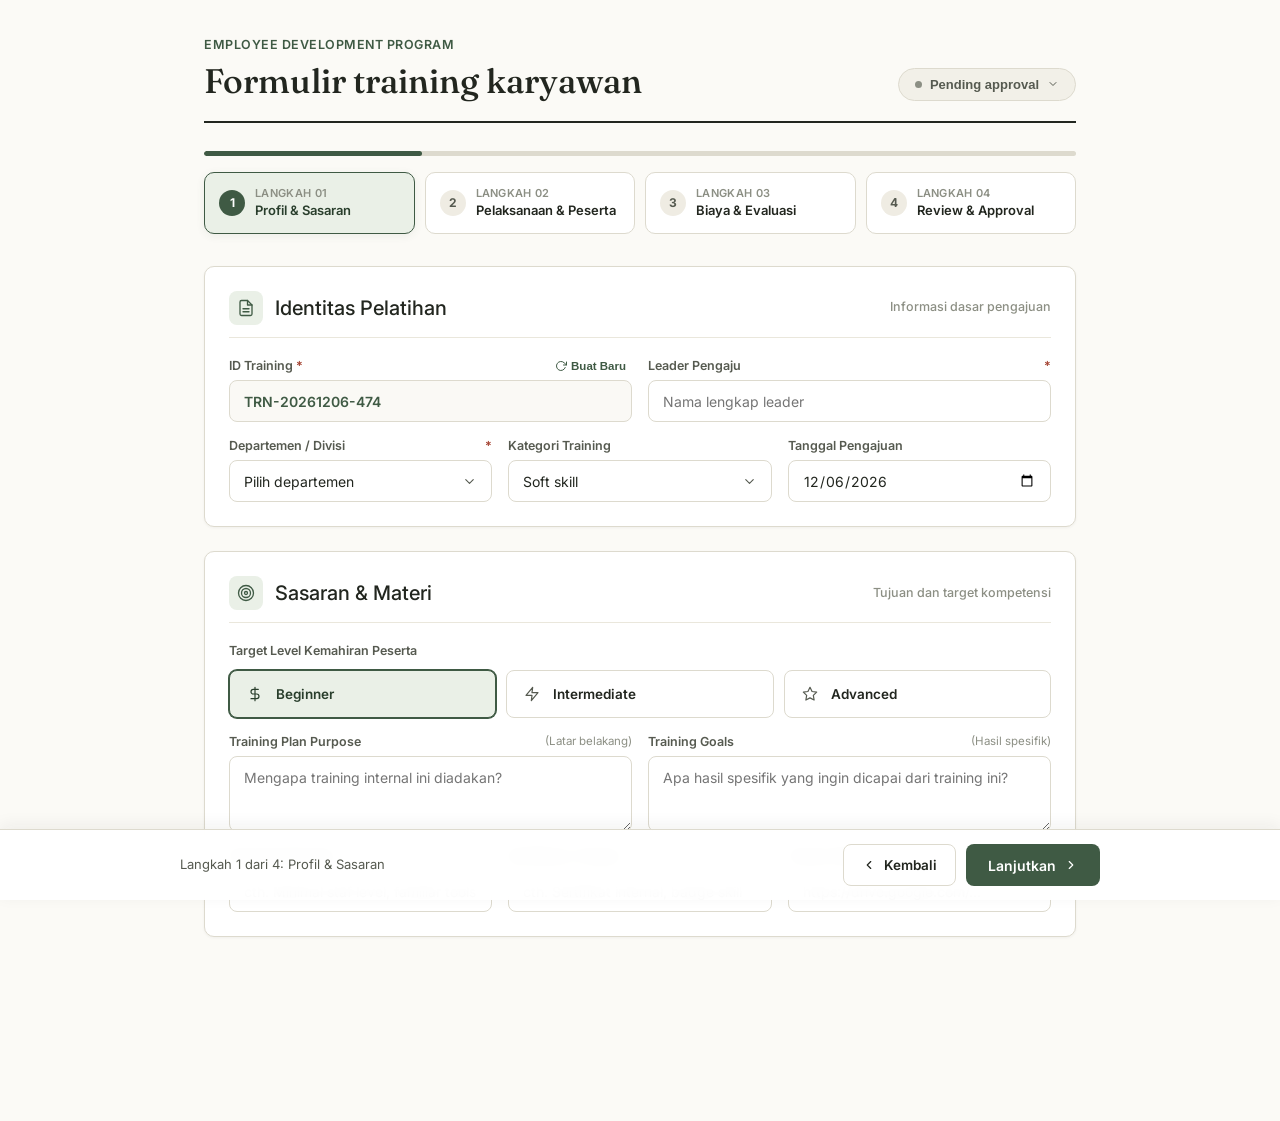
==== commit 46b6df1c: "improve design new" ====
--- a/index.html
+++ b/index.html
@@ -13,20 +13,6 @@
 <body>
 
 <div class="page">
-
-  <!-- Top Application Navigation -->
-  <header class="app-nav">
-    <div class="view-tabs">
-      <button type="button" id="tabForm" class="active" onclick="switchView('form')">
-        <svg width="15" height="15" viewBox="0 0 24 24" fill="none" stroke="currentColor" stroke-width="1.75" stroke-linecap="round" stroke-linejoin="round"><path d="M14 2H6a2 2 0 0 0-2 2v16a2 2 0 0 0 2 2h12a2 2 0 0 0 2-2V8z"></path><polyline points="14 2 14 8 20 8"></polyline><line x1="16" y1="13" x2="8" y2="13"></line><line x1="16" y1="17" x2="8" y2="17"></line></svg>
-        Formulir Pengajuan
-      </button>
-      <button type="button" id="tabMaster" onclick="requestAdminAccess()">
-        <svg width="15" height="15" viewBox="0 0 24 24" fill="none" stroke="currentColor" stroke-width="1.75" stroke-linecap="round" stroke-linejoin="round"><line x1="8" y1="6" x2="21" y2="6"></line><line x1="8" y1="12" x2="21" y2="12"></line><line x1="8" y1="18" x2="21" y2="18"></line><line x1="3" y1="6" x2="3.01" y2="6"></line><line x1="3" y1="12" x2="3.01" y2="12"></line><line x1="3" y1="18" x2="3.01" y2="18"></line></svg>
-        Master Data &amp; Riwayat
-      </button>
-    </div>
-  </header>
 
   <!-- ================= FORM VIEW ================= -->
   <main id="formView">
@@ -580,7 +566,7 @@
         <h2 class="voice">Master Data Submission</h2>
         <span class="helper-note" style="margin:0;">Riwayat pengajuan training internal yang tersimpan.</span>
       </div>
-      <div style="display:flex;gap:10px;">
+      <div style="display:flex;gap:10px;flex-wrap:wrap;align-items:center;">
         <button type="button" class="btn-secondary" onclick="exportToCsv()">
           <svg width="14" height="14" viewBox="0 0 24 24" fill="none" stroke="currentColor" stroke-width="1.75" stroke-linecap="round" stroke-linejoin="round"><path d="M21 15v4a2 2 0 0 1-2 2H5a2 2 0 0 1-2-2v-4"></path><polyline points="7 10 12 15 17 10"></polyline><line x1="12" y1="15" x2="12" y2="3"></line></svg>
           Export CSV
@@ -588,6 +574,14 @@
         <button type="button" class="btn-secondary" onclick="loadMasterData()">
           <svg width="14" height="14" viewBox="0 0 24 24" fill="none" stroke="currentColor" stroke-width="1.75" stroke-linecap="round" stroke-linejoin="round"><polyline points="23 4 23 10 17 10"></polyline><polyline points="1 20 1 14 7 14"></polyline><path d="M3.51 9a9 9 0 0 1 14.85-3.36L23 10M1 14l4.64 4.36A9 9 0 0 0 20.49 15"></path></svg>
           Refresh
+        </button>
+        <button type="button" class="btn-secondary" onclick="lockAdminAccess()" title="Kunci sesi admin dan kembali ke formulir">
+          <svg width="14" height="14" viewBox="0 0 24 24" fill="none" stroke="currentColor" stroke-width="1.75" stroke-linecap="round" stroke-linejoin="round"><rect x="3" y="11" width="18" height="11" rx="2" ry="2"></rect><path d="M7 11V7a5 5 0 0 1 10 0v4"></path></svg>
+          Kunci
+        </button>
+        <button type="button" class="btn-primary" onclick="switchView('form')" style="gap:6px;">
+          <svg width="14" height="14" viewBox="0 0 24 24" fill="none" stroke="currentColor" stroke-width="2" stroke-linecap="round" stroke-linejoin="round"><polyline points="15 18 9 12 15 6"></polyline></svg>
+          Kembali ke Form
         </button>
       </div>
     </div>
@@ -695,7 +689,7 @@
       <div class="summary-box" id="successSummaryBox"></div>
     </div>
     <div class="modal-footer">
-      <button type="button" class="btn-secondary" onclick="closeModal('modalSuccessSubmit'); switchView('master');">Lihat di Master Data</button>
+      <button type="button" class="btn-secondary" onclick="closeModal('modalSuccessSubmit'); window.scrollTo({ top: 0, behavior: 'smooth' });">Selesai</button>
       <a class="btn-primary" id="modalSuccessEmailLink" href="#" target="_blank" onclick="closeModal('modalSuccessSubmit')">
         Kirim Notifikasi Email
       </a>
@@ -708,7 +702,7 @@
   <div class="modal-card" style="max-width:400px;">
     <div class="modal-header">
       <h3 class="voice">Akses Master Data</h3>
-      <button type="button" class="modal-close" onclick="closeModal('modalAdminPin')">&times;</button>
+      <button type="button" class="modal-close" onclick="cancelAdminPin()">&times;</button>
     </div>
     <div class="modal-body">
       <div class="modal-icon-badge info">
@@ -720,7 +714,7 @@
       </form>
     </div>
     <div class="modal-footer">
-      <button type="button" class="btn-secondary" onclick="closeModal('modalAdminPin')">Batal</button>
+      <button type="button" class="btn-secondary" onclick="cancelAdminPin()">Batal</button>
       <button type="button" class="btn-primary" onclick="checkAdminPin()">Buka Data</button>
     </div>
   </div>
